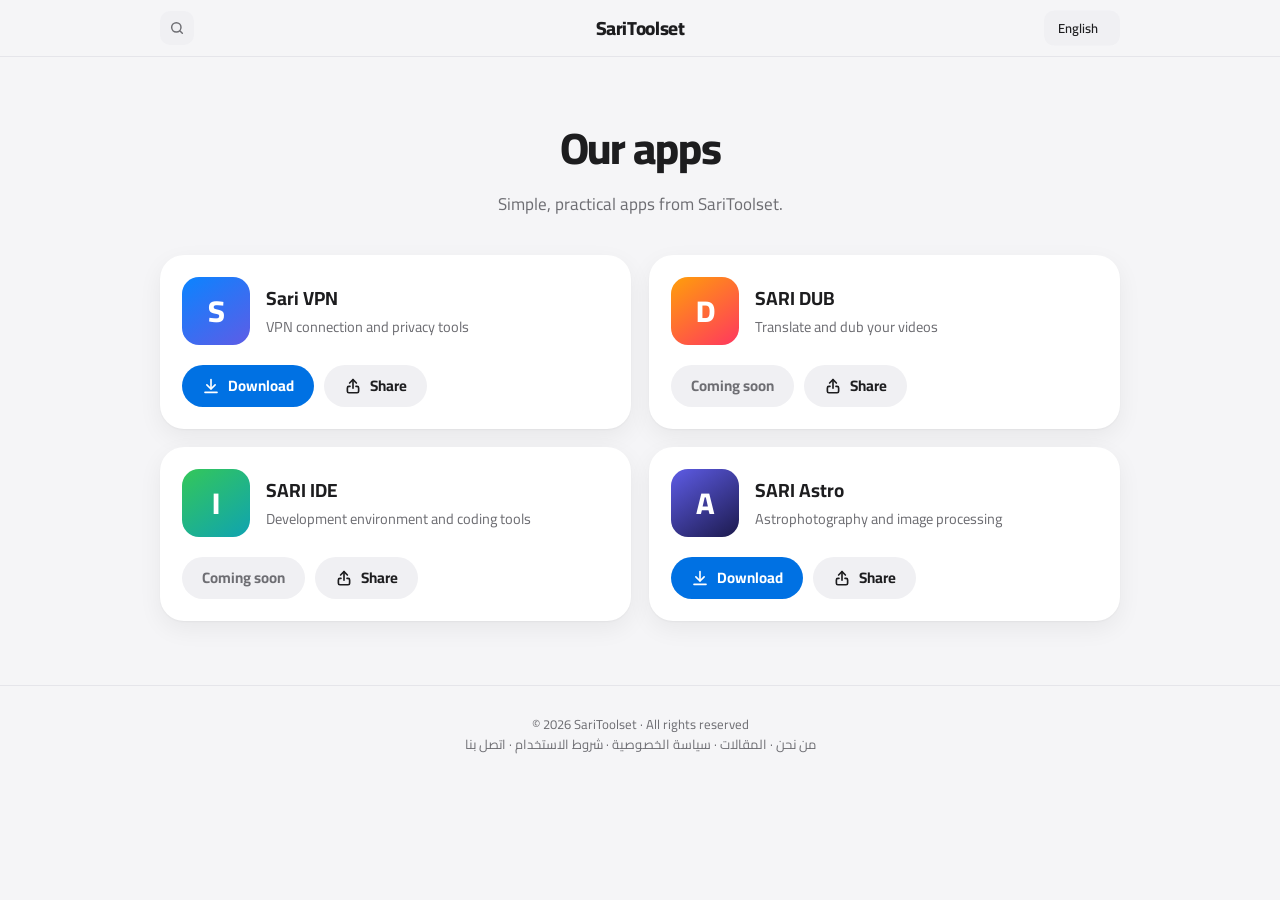
==== index.html @ a1a67eee "Update index.html with new title and footer links Updated the title to include Arabic text and added" ====
<!DOCTYPE html>
<html lang="en" dir="ltr">
<head>
<meta charset="UTF-8">
<meta name="viewport" content="width=device-width, initial-scale=1, viewport-fit=cover">
<meta name="theme-color" content="#f5f5f7">
<meta name="description" content="SariToolset — apps">
<title>SariToolset — تطبيقات أندرويد</title>
<meta name="google-adsense-account" content="ca-pub-3622743456789281">
<script async src="https://pagead2.googlesyndication.com/pagead/js/adsbygoogle.js?client=ca-pub-3622743456789281"
     crossorigin="anonymous"></script>
<link rel="preconnect" href="https://fonts.googleapis.com">
<link rel="preconnect" href="https://fonts.gstatic.com" crossorigin>
<link href="https://fonts.googleapis.com/css2?family=Cairo:wght@400;600;700;800&display=swap" rel="stylesheet">

<style>
:root{
 --bg:#f5f5f7;
 --surface:#ffffff;
 --text:#1d1d1f;
 --muted:#6e6e73;
 --line:#e5e5ea;
 --accent:#0071e3;
 --accent-hover:#0077ed;
 --soft:#f0f0f3;
 --shadow:0 1px 2px rgba(0,0,0,.04),0 8px 24px rgba(0,0,0,.06);
}
@media (prefers-color-scheme:dark){
 :root{
  --bg:#000;
  --surface:#1c1c1e;
  --text:#f5f5f7;
  --muted:#a1a1a6;
  --line:#2c2c2e;
  --accent:#2997ff;
  --accent-hover:#4aa8ff;
  --soft:#2c2c2e;
  --shadow:0 1px 2px rgba(0,0,0,.4),0 8px 24px rgba(0,0,0,.35);
 }
}

*{box-sizing:border-box}
html{scroll-behavior:smooth}
body{
 margin:0;min-height:100vh;
 background:var(--bg);color:var(--text);
 font-family:"Cairo","SF Pro Text","Segoe UI",Tahoma,Arial,sans-serif;
 font-size:16px;line-height:1.6;
 -webkit-font-smoothing:antialiased;
}
button,select{font:inherit;color:inherit}
button{cursor:pointer;border:0;background:none;padding:0}
a{color:inherit;text-decoration:none}
img{display:block;max-width:100%}
[hidden]{display:none!important}
:focus-visible{outline:2px solid var(--accent);outline-offset:3px;border-radius:10px}

.wrap{width:min(960px,calc(100% - 40px));margin-inline:auto}

/* HEADER */
header{
 position:sticky;top:0;z-index:10;
 background:color-mix(in srgb,var(--bg) 85%,transparent);
 backdrop-filter:blur(18px);-webkit-backdrop-filter:blur(18px);
 border-bottom:1px solid var(--line);
}
.bar{position:relative;height:56px;display:flex;align-items:center;justify-content:center}
.brand{font-size:19px;font-weight:800;letter-spacing:-.02em}
.lang{position:absolute;inset-inline-end:0;top:50%;transform:translateY(-50%)}
.lang select{
 appearance:none;-webkit-appearance:none;
 border:0;border-radius:10px;background:var(--soft);
 padding:7px 14px;font-size:13px;font-weight:600;cursor:pointer;outline:none;
}

/* HERO */
.hero{text-align:center;padding:56px 0 36px}
.hero h1{margin:0 0 8px;font-size:clamp(32px,5vw,44px);font-weight:800;letter-spacing:-.03em}
.hero p{margin:0;color:var(--muted);font-size:17px}

/* APP LIST */
.grid{display:grid;grid-template-columns:repeat(2,minmax(0,1fr));gap:18px;padding-bottom:64px}
.card{
 background:var(--surface);border-radius:24px;box-shadow:var(--shadow);
 padding:22px;display:flex;flex-direction:column;gap:20px;
}
.card-main{display:flex;align-items:center;gap:16px;border-radius:14px}
.card-main:hover .name{color:var(--accent)}
.card-main h2{margin:0;font-size:19px;font-weight:700}
.card-main p{margin:2px 0 0;color:var(--muted);font-size:14.5px}
.actions{display:flex;gap:10px;flex-wrap:wrap}

/* ICONS */
.icon{width:68px;height:68px;border-radius:17px;flex:none;object-fit:cover;box-shadow:0 2px 10px rgba(0,0,0,.12)}
.ph{
 width:68px;height:68px;border-radius:17px;flex:none;
 display:grid;place-items:center;color:#fff;font-size:30px;font-weight:800;
 background:linear-gradient(145deg,var(--c1),var(--c2));
}
.ph.lg{width:112px;height:112px;border-radius:26px;font-size:48px}
.icon.lg{width:112px;height:112px;border-radius:26px}

/* BUTTONS */
.btn{
 display:inline-flex;align-items:center;justify-content:center;gap:8px;
 height:42px;padding:0 20px;border-radius:999px;
 font-size:15px;font-weight:700;white-space:nowrap;
 transition:background .2s,transform .15s;
}
.btn svg{width:18px;height:18px;flex:none}
.btn:active{transform:scale(.97)}
.btn-dl{background:var(--accent);color:#fff}
.btn-dl:hover{background:var(--accent-hover)}
.btn-dl.off{background:var(--soft);color:var(--muted);pointer-events:none}
.btn-share{background:var(--soft);color:var(--text)}
.btn-share:hover{background:var(--line)}
.btn.big{height:52px;padding:0 28px;font-size:17px}
.btn.big svg{width:22px;height:22px}

/* DETAIL */
.back{display:inline-flex;align-items:center;gap:6px;margin:32px 0 20px;color:var(--accent);font-size:15px;font-weight:600}
.back svg{width:16px;height:16px}
[dir="rtl"] .back svg{transform:scaleX(-1)}
.detail{
 background:var(--surface);border-radius:28px;box-shadow:var(--shadow);
 padding:40px;display:flex;align-items:center;gap:32px;flex-wrap:wrap;
}
.detail-info{flex:1;min-width:240px}
.detail-info h1{margin:0 0 4px;font-size:34px;font-weight:800;letter-spacing:-.02em}
.detail-info .tag{margin:0 0 22px;color:var(--muted);font-size:17px}
.about{
 margin:20px 0 64px;background:var(--surface);border-radius:28px;box-shadow:var(--shadow);
 padding:32px 40px;
}
.about h2{margin:0 0 10px;font-size:18px;font-weight:700}
.about p{margin:0;color:var(--muted);line-height:1.9}

footer{padding:28px 0;text-align:center;color:var(--muted);font-size:13px;border-top:1px solid var(--line)}

/* TOAST */
.toast{
 position:fixed;bottom:24px;left:50%;transform:translateX(-50%) translateY(20px);
 background:#1d1d1f;color:#fff;padding:10px 20px;border-radius:999px;font-size:14px;
 opacity:0;pointer-events:none;transition:opacity .25s,transform .25s;
}
.toast.show{opacity:1;transform:translateX(-50%) translateY(0)}

/* SEARCH */
.sbtn{
 position:absolute;inset-inline-start:0;top:50%;transform:translateY(-50%);
 width:34px;height:34px;border-radius:10px;display:grid;place-items:center;
 color:var(--muted);background:var(--soft);
}
.sbtn:hover{color:var(--text)}
.sbtn svg{width:16px;height:16px}
.searchbar{padding:0 0 12px}
.searchbar input{
 width:100%;height:38px;border:0;border-radius:12px;outline:none;
 background:var(--surface);box-shadow:var(--shadow);
 padding:0 16px;font:inherit;font-size:15px;color:var(--text);
}
.none{grid-column:1/-1;text-align:center;color:var(--muted);padding:40px 0}

/* PAGES (policy, about, contact, articles) */
.page{max-width:760px;margin:0 auto;padding:12px 0 40px}
.page h1{font-size:30px;font-weight:800;letter-spacing:-.02em;margin:0 0 8px}
.page h2{font-size:19px;font-weight:700;margin:26px 0 8px}
.page p,.page li{color:var(--muted);line-height:1.9}
.page ul{padding-inline-start:22px}
.page code{direction:ltr;unicode-bidi:embed}
.page .card{background:var(--surface);border-radius:24px;box-shadow:var(--shadow);padding:30px;margin-top:18px}
.post-link{display:block;padding:18px 0;border-bottom:1px solid var(--line);color:var(--text);font-weight:700;font-size:17px}
.post-link span{display:block;color:var(--muted);font-weight:500;font-size:14px}
.page .btn{margin-top:12px}

/* MOBILE */
@media (max-width:680px){
 .wrap{width:calc(100% - 28px)}
 .grid{grid-template-columns:1fr;gap:14px}
 .hero{padding:40px 0 28px}
 .detail{padding:26px;flex-direction:column;text-align:center;align-items:center}
 .detail-info{min-width:0}
 .detail .actions{justify-content:center}
 .about{padding:24px}
 .btn.big{width:100%}
 .detail .actions .btn{flex:1 1 auto}
}
@media (prefers-reduced-motion:reduce){*{transition:none!important;scroll-behavior:auto!important}}
</style>
</head>

<body>

<header>
 <div class="wrap bar">
  <button class="sbtn" id="sbtn" type="button" aria-label="Search">
   <svg viewBox="0 0 24 24" fill="none" stroke="currentColor" stroke-width="2.2" stroke-linecap="round" aria-hidden="true"><circle cx="11" cy="11" r="7"/><path d="M20 20l-3.5-3.5"/></svg>
  </button>
  <a class="brand" href="#">SariToolset</a>
  <div class="lang"><select id="lang" aria-label="Language"></select></div>
 </div>
 <div class="searchbar" id="searchbar" hidden>
  <input id="q" type="search" autocomplete="off" placeholder="…">
 </div>
</header>

<main class="wrap">

 <!-- LIST -->
 <section id="list">
  <div class="hero">
   <h1 data-k="heroTitle"></h1>
   <p data-k="heroSub"></p>
  </div>
  <div class="grid" id="grid"></div>
 </section>

 <!-- DETAIL -->
 <section id="detail" hidden>
  <a class="back" href="#"><svg viewBox="0 0 24 24" fill="none" stroke="currentColor" stroke-width="2.4" stroke-linecap="round" stroke-linejoin="round" aria-hidden="true"><path d="M9 6l6 6-6 6"/></svg><span data-k="back"></span></a>
  <div class="detail" id="detailCard"></div>
  <div class="about"><p id="detailDesc"></p></div>
 </section>


 </main>

<footer>
 © <span id="year"></span> SariToolset · <span data-k="rights"></span><br>
 <a href="about.html">من نحن</a> · <a href="blog/index.html">المقالات</a> · <a href="privacy.html">سياسة الخصوصية</a> · <a href="terms.html">شروط الاستخدام</a> · <a href="contact.html">اتصل بنا</a>
</footer>

<div class="toast" id="toast" role="status" aria-live="polite"></div>

<script>
/* ───────── LANGUAGES ───────── */

const LANGS = {
 ar:{label:"العربية",dir:"rtl"},
 en:{label:"English",dir:"ltr"},
 fr:{label:"Français",dir:"ltr"},
 tr:{label:"Türkçe",dir:"ltr"}
};

const UI = {
 ar:{heroTitle:"تطبيقاتنا",heroSub:"تطبيقات بسيطة وعملية من SariToolset.",download:"تحميل",share:"مشاركة",soon:"قريباً",back:"رجوع",copied:"تم نسخ رابط التطبيق",rights:"جميع الحقوق محفوظة",unavailable:"الملف غير متوفر حالياً، حاول لاحقاً",none:"لا توجد نتائج"},
 en:{heroTitle:"Our apps",heroSub:"Simple, practical apps from SariToolset.",download:"Download",share:"Share",soon:"Coming soon",back:"Back",copied:"App link copied",rights:"All rights reserved",unavailable:"File not available yet, please try later",none:"No results"},
 fr:{heroTitle:"Nos applications",heroSub:"Des applications simples et pratiques signées SariToolset.",download:"Télécharger",share:"Partager",soon:"Bientôt",back:"Retour",copied:"Lien copié",rights:"Tous droits réservés",unavailable:"Fichier indisponible pour le moment",none:"Aucun résultat"},
 tr:{heroTitle:"Uygulamalarımız",heroSub:"SariToolset'ten basit ve pratik uygulamalar.",download:"İndir",share:"Paylaş",soon:"Yakında",back:"Geri",copied:"Bağlantı kopyalandı",rights:"Tüm hakları saklıdır",unavailable:"Dosya şu an kullanılamıyor, daha sonra deneyin",none:"Sonuç bulunamadı"}
};

/* ───────── APPS ─────────
   file: path to the APK on the same host (upload it next to this page in /downloads).
   Set file:null for apps not released yet.                                        */

const APPS = [
 {
  id:"vpn", name:"Sari VPN", icon:"sari-vpn-icon-512.png", letter:"S",
  c:["#0a84ff","#5e5ce6"], file:"downloads/sari-vpn.apk",
  alt:"https://drive.google.com/uc?export=download&id=1REdf44l_SuUdrhzvTJJ1b7ax3i3wCu1B",
  txt:{
   ar:["اتصال VPN وأدوات الخصوصية","تطبيق Sari VPN من مجموعة SariToolset، يوفر واجهة سهلة لإدارة اتصال VPN والوصول إلى إعدادات الاتصال والخوادم المتاحة داخل التطبيق."],
   en:["VPN connection and privacy tools","Sari VPN, from the SariToolset family, offers a simple interface to manage your VPN connection and access connection settings and available servers within the app."],
   fr:["Connexion VPN et outils de confidentialité","Sari VPN, de la famille SariToolset, offre une interface simple pour gérer votre connexion VPN et accéder aux paramètres et serveurs disponibles."],
   tr:["VPN bağlantısı ve gizlilik araçları","SariToolset ailesinden Sari VPN, VPN bağlantınızı yönetmek ve uygulama içindeki sunuculara erişmek için basit bir arayüz sunar."]
  }
 },
 {
  id:"dub", name:"SARI DUB", icon:null, letter:"D",
  c:["#ff9f0a","#ff375f"], file:null,
  txt:{
   ar:["ترجمة ودبلجة الفيديوهات","تطبيق لترجمة ودبلجة الفيديوهات، يسهّل تحويل المحتوى إلى لغات مختلفة مع أدوات لملفات الترجمة والصوت."],
   en:["Translate and dub your videos","An app for translating and dubbing videos, making it easier to convert content into different languages with subtitle and audio tools."],
   fr:["Traduire et doubler vos vidéos","Une application pour traduire et doubler des vidéos, avec des outils pour les sous-titres et l’audio."],
   tr:["Videolarınızı çevirin ve seslendirin","Videoları çevirmek ve seslendirmek için bir uygulama. Altyazı ve ses dosyaları için araçlar içerir."]
  }
 },
 {
  id:"ide", name:"SARI IDE", icon:null, letter:"I",
  c:["#34c759","#0fa3b1"], file:null,
  txt:{
   ar:["بيئة تطوير وأدوات برمجية","بيئة تطوير مخصصة للهاتف من مجموعة SariToolset، لكتابة الأكواد وإدارة المشاريع البرمجية."],
   en:["Development environment and coding tools","A mobile development environment from SariToolset for writing code and managing software projects."],
   fr:["Environnement de développement et outils de code","Un environnement de développement mobile signé SariToolset, pour écrire du code et gérer vos projets."],
   tr:["Geliştirme ortamı ve kod araçları","SariToolset'in telefon için geliştirme ortamı; kod yazmak ve yazılım projelerini yönetmek için."]
  }
 },
 {
  id:"astro", name:"SARI Astro", icon:"Sari%20astro_2.jpg", letter:"A",
  c:["#5e5ce6","#1c1a4d"], file:"downloads/sari-astro.apk",
  alt:"https://drive.google.com/uc?export=download&id=1hGxBrTKxnPPfu4ROkq5B-Fcq2ILM4CgG",
  txt:{
   ar:["التصوير الفلكي ومعالجة الصور","SARI Astro تطبيق للتصوير الفلكي ومعالجة صور السماء. يستخدم محاذاة الصور وتقنيات التكديس لإبراز النجوم والتفاصيل الفلكية بوضوح."],
   en:["Astrophotography and image processing","SARI Astro is an app for astrophotography and sky image processing. It uses image alignment and stacking to bring out stars and astronomical detail."],
   fr:["Astrophotographie et traitement d’images","SARI Astro est une application d’astrophotographie. Alignement et empilement d’images mettent en valeur les étoiles et les détails célestes."],
   tr:["Astrofotoğrafçılık ve görüntü işleme","SARI Astro, gökyüzü görüntülerini işleyen bir astrofotoğrafçılık uygulamasıdır. Hizalama ve yığınlama ile yıldızları ve detayları netleştirir."]
  }
 }
];

const ICON_DL = '<svg viewBox="0 0 24 24" fill="none" stroke="currentColor" stroke-width="2.2" stroke-linecap="round" stroke-linejoin="round" aria-hidden="true"><path d="M12 3.5v12"/><path d="M6.5 10.5L12 16l5.5-5.5"/><path d="M4 20.5h16"/></svg>';
const ICON_SHARE = '<svg viewBox="0 0 24 24" fill="none" stroke="currentColor" stroke-width="2.2" stroke-linecap="round" stroke-linejoin="round" aria-hidden="true"><path d="M12 15V3.5"/><path d="M7.5 8L12 3.5 16.5 8"/><path d="M8 12.5H6.5a2 2 0 0 0-2 2V19a2 2 0 0 0 2 2h11a2 2 0 0 0 2-2v-4.5a2 2 0 0 0-2-2H16"/></svg>';

/* ───────── STATE ───────── */

const $ = id => document.getElementById(id);
let lang = "en";
const t = k => UI[lang][k];

function detectLang(){
 try{
  const saved = localStorage.getItem("sari-lang");
  if(saved && UI[saved]) return saved;
 }catch(e){}
 const list = navigator.languages && navigator.languages.length ? navigator.languages : [navigator.language || "en"];
 for(const l of list){
  const code = String(l).slice(0,2).toLowerCase();
  if(UI[code]) return code;
 }
 return "en";
}

/* ───────── BUILDERS ───────── */

function makeArt(app, large){
 if(app.icon){
  const img = new Image();
  img.src = app.icon;
  img.alt = app.name;
  img.className = large ? "icon lg" : "icon";
  img.onerror = () => img.replaceWith(makeLetter(app, large));
  return img;
 }
 return makeLetter(app, large);
}

function makeLetter(app, large){
 const d = document.createElement("div");
 d.className = large ? "ph lg" : "ph";
 d.style.setProperty("--c1", app.c[0]);
 d.style.setProperty("--c2", app.c[1]);
 d.textContent = app.letter;
 d.setAttribute("aria-hidden","true");
 return d;
}

function makeActions(app, big){
 const wrap = document.createElement("div");
 wrap.className = "actions";
 const size = big ? " big" : "";

 if(app.file){
  const a = document.createElement("a");
  a.className = "btn btn-dl" + size;
  a.href = app.file;
  a.setAttribute("download", "");
  a.innerHTML = ICON_DL + "<span>" + t("download") + "</span>";
  a.addEventListener("click", e => startDownload(app, e));
  wrap.appendChild(a);
 }else{
  const s = document.createElement("span");
  s.className = "btn btn-dl off" + size;
  s.textContent = t("soon");
  wrap.appendChild(s);
 }

 const sh = document.createElement("button");
 sh.type = "button";
 sh.className = "btn btn-share" + size;
 sh.innerHTML = ICON_SHARE + "<span>" + t("share") + "</span>";
 sh.addEventListener("click", () => shareApp(app));
 wrap.appendChild(sh);

 return wrap;
}

/* ───────── DOWNLOAD ───────── */

async function startDownload(app, e){
 e.preventDefault();
 let missing = false;
 try{
  const r = await fetch(app.file, {method:"HEAD", cache:"no-store"});
  missing = r.status === 404;
 }catch(err){
  missing = false;
 }

 if(missing){
  if(app.alt){ window.open(app.alt, "_blank", "noopener"); }
  else{ toast(t("unavailable")); }
  return;
 }

 const l = document.createElement("a");
 l.href = app.file;
 l.setAttribute("download", "");
 document.body.appendChild(l);
 l.click();
 l.remove();
}

/* ───────── SHARE ───────── */

function appUrl(app){
 return location.href.split("#")[0] + "#" + app.id;
}

async function shareApp(app){
 const url = appUrl(app);
 if(navigator.share){
  try{
   await navigator.share({title: app.name, text: app.name + " — SariToolset", url});
   return;
  }catch(e){
   if(e && e.name === "AbortError") return;
  }
 }
 try{
  await navigator.clipboard.writeText(url);
  toast(t("copied"));
 }catch(e){
  toast(url);
 }
}

let toastTimer;
function toast(msg){
 const el = $("toast");
 el.textContent = msg;
 el.classList.add("show");
 clearTimeout(toastTimer);
 toastTimer = setTimeout(() => el.classList.remove("show"), 2400);
}

/* ───────── RENDER ───────── */

function renderList(){
 const grid = $("grid");
 grid.replaceChildren();
 const q = ($("q").value || "").trim().toLowerCase();
 APPS.filter(app => (app.name + " " + app.txt[lang][0]).toLowerCase().includes(q)).forEach(app => {
  const card = document.createElement("article");
  card.className = "card";

  const main = document.createElement("a");
  main.className = "card-main";
  main.href = "#" + app.id;
  main.appendChild(makeArt(app, false));

  const info = document.createElement("div");
  const h = document.createElement("h2");
  h.className = "name";
  h.textContent = app.name;
  const p = document.createElement("p");
  p.textContent = app.txt[lang][0];
  info.append(h, p);
  main.appendChild(info);

  card.append(main, makeActions(app, false));
  grid.appendChild(card);
 });
 if(!grid.children.length){
  const p = document.createElement("p");
  p.className = "none";
  p.textContent = t("none");
  grid.appendChild(p);
 }
}

function renderDetail(app){
 const box = $("detailCard");
 box.replaceChildren();
 box.appendChild(makeArt(app, true));

 const info = document.createElement("div");
 info.className = "detail-info";
 const h = document.createElement("h1");
 h.textContent = app.name;
 const tag = document.createElement("p");
 tag.className = "tag";
 tag.textContent = app.txt[lang][0];
 info.append(h, tag, makeActions(app, true));
 box.appendChild(info);

 $("detailDesc").textContent = app.txt[lang][1];
}

function route(){
 const app = APPS.find(a => a.id === location.hash.slice(1));
 $("list").hidden = !!app;
 $("detail").hidden = !app;
 if(app){
  renderDetail(app);
  document.title = app.name + " — SariToolset";
  window.scrollTo({top:0});
 }else{
  renderList();
  document.title = "SariToolset";
 }
}

/* ───────── LANGUAGE ───────── */

function applyLang(code, save){
 lang = UI[code] ? code : "en";
 document.documentElement.lang = lang;
 document.documentElement.dir = LANGS[lang].dir;
 document.querySelectorAll("[data-k]").forEach(el => el.textContent = t(el.dataset.k));
 $("lang").value = lang;
 if(save){ try{ localStorage.setItem("sari-lang", lang); }catch(e){} }
 route();
}

function buildLangOptions(){
 const sel = $("lang");
 Object.entries(LANGS).forEach(([code, m]) => {
  const o = document.createElement("option");
  o.value = code;
  o.textContent = m.label;
  sel.appendChild(o);
 });
 sel.addEventListener("change", e => applyLang(e.target.value, true));
}

/* ───────── INIT ───────── */

window.addEventListener("hashchange", route);

$("sbtn").addEventListener("click", () => {
 const bar = $("searchbar");
 bar.hidden = !bar.hidden;
 if(!bar.hidden){
  $("q").focus();
 }else{
  $("q").value = "";
  renderList();
 }
});
$("q").addEventListener("input", renderList);
$("q").addEventListener("keydown", e => {
 if(e.key === "Escape"){
  $("searchbar").hidden = true;
  $("q").value = "";
  renderList();
 }
});
buildLangOptions();
$("year").textContent = new Date().getFullYear();
applyLang(detectLang(), false);
</script>

</body>
</html>
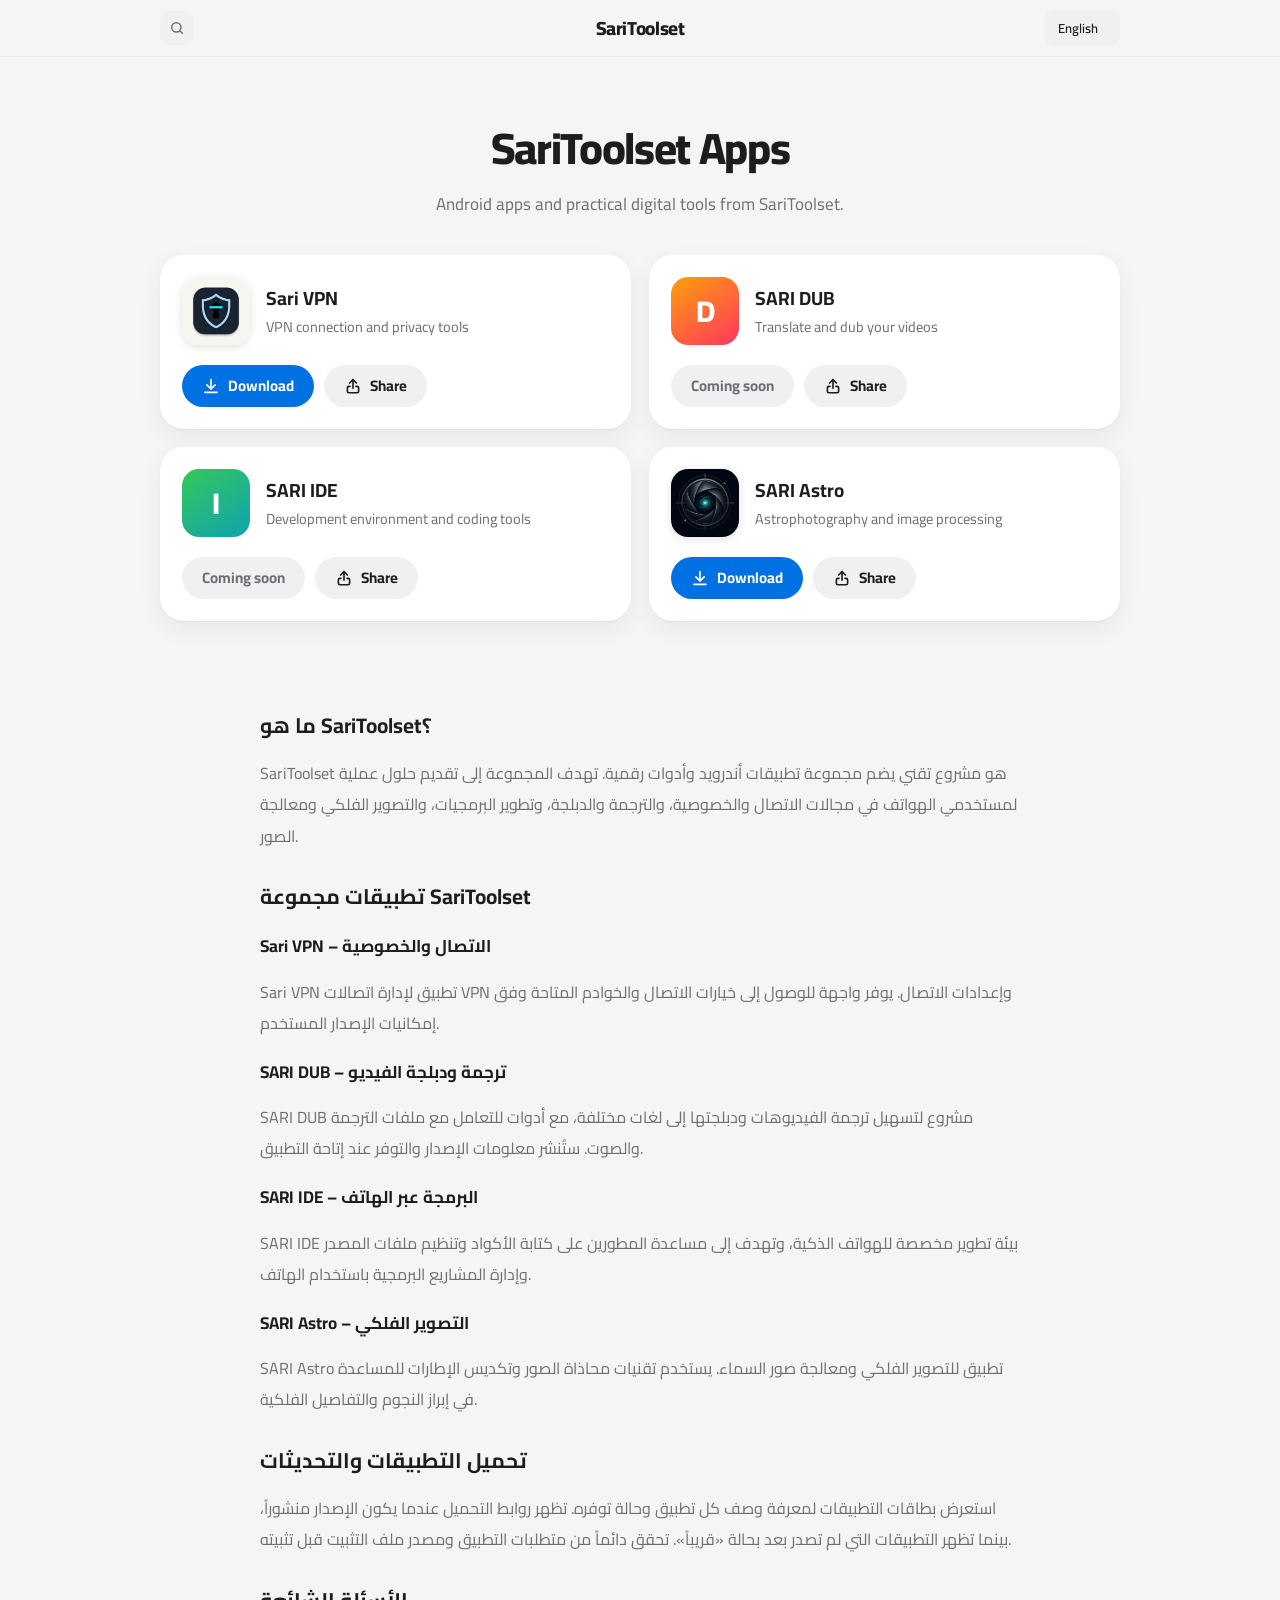
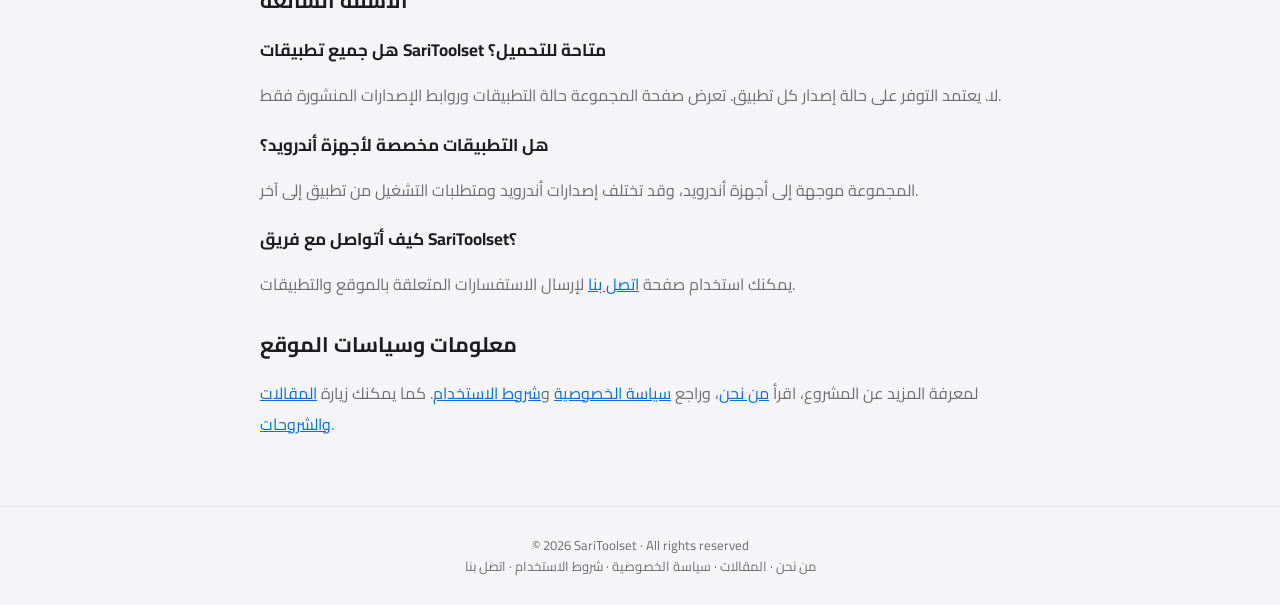
==== commit d46549be: "Update print statement from 'Hello' to 'Goodbye'" ====
--- a/index.html
+++ b/index.html
@@ -1,14 +1,36 @@
+
 <!DOCTYPE html>
-<html lang="en" dir="ltr">
+<html lang="ar" dir="rtl">
 <head>
 <meta charset="UTF-8">
 <meta name="viewport" content="width=device-width, initial-scale=1, viewport-fit=cover">
 <meta name="theme-color" content="#f5f5f7">
-<meta name="description" content="SariToolset — apps">
-<title>SariToolset — تطبيقات أندرويد</title>
-<meta name="google-adsense-account" content="ca-pub-3622743456789281">
-<script async src="https://pagead2.googlesyndication.com/pagead/js/adsbygoogle.js?client=ca-pub-3622743456789281"
-     crossorigin="anonymous"></script>
+<meta name="description" content="SariToolset مجموعة تطبيقات أندرويد تشمل أدوات الخصوصية والاتصال، والترجمة والدبلجة، والبرمجة، والتصوير الفلكي ومعالجة الصور.">
+<meta name="robots" content="index,follow,max-image-preview:large">
+<link rel="canonical" href="https://saritoolset.github.io/">
+
+<title>SariToolset | تطبيقات وأدوات أندرويد</title>
+
+<meta property="og:type" content="website">
+<meta property="og:site_name" content="SariToolset">
+<meta property="og:title" content="SariToolset | تطبيقات وأدوات أندرويد">
+<meta property="og:description" content="اكتشف مجموعة تطبيقات SariToolset وأدواتها للهواتف الذكية.">
+<meta property="og:url" content="https://saritoolset.github.io/">
+
+<meta name="google-adsense-account" content="ca-pub-1792078294671294">
+<script async src="https://pagead2.googlesyndication.com/pagead/js/adsbygoogle.js?client=ca-pub-1792078294671294" crossorigin="anonymous"></script>
+
+<script type="application/ld+json">
+{
+  "@context":"https://schema.org",
+  "@type":"WebSite",
+  "name":"SariToolset",
+  "url":"https://saritoolset.github.io/",
+  "description":"مجموعة تطبيقات وأدوات أندرويد للخصوصية والبرمجة والترجمة والتصوير الفلكي.",
+  "inLanguage":["ar","en","fr","tr"]
+}
+</script>
+
 <link rel="preconnect" href="https://fonts.googleapis.com">
 <link rel="preconnect" href="https://fonts.gstatic.com" crossorigin>
 <link href="https://fonts.googleapis.com/css2?family=Cairo:wght@400;600;700;800&display=swap" rel="stylesheet">
@@ -38,7 +60,6 @@
   --shadow:0 1px 2px rgba(0,0,0,.4),0 8px 24px rgba(0,0,0,.35);
  }
 }
-
 *{box-sizing:border-box}
 html{scroll-behavior:smooth}
 body{
@@ -54,7 +75,6 @@
 img{display:block;max-width:100%}
 [hidden]{display:none!important}
 :focus-visible{outline:2px solid var(--accent);outline-offset:3px;border-radius:10px}
-
 .wrap{width:min(960px,calc(100% - 40px));margin-inline:auto}
 
 /* HEADER */
@@ -79,7 +99,7 @@
 .hero p{margin:0;color:var(--muted);font-size:17px}
 
 /* APP LIST */
-.grid{display:grid;grid-template-columns:repeat(2,minmax(0,1fr));gap:18px;padding-bottom:64px}
+.grid{display:grid;grid-template-columns:repeat(2,minmax(0,1fr));gap:18px;padding-bottom:40px}
 .card{
  background:var(--surface);border-radius:24px;box-shadow:var(--shadow);
  padding:22px;display:flex;flex-direction:column;gap:20px;
@@ -129,13 +149,28 @@
 .detail-info h1{margin:0 0 4px;font-size:34px;font-weight:800;letter-spacing:-.02em}
 .detail-info .tag{margin:0 0 22px;color:var(--muted);font-size:17px}
 .about{
- margin:20px 0 64px;background:var(--surface);border-radius:28px;box-shadow:var(--shadow);
+ margin:20px 0 40px;background:var(--surface);border-radius:28px;box-shadow:var(--shadow);
  padding:32px 40px;
 }
 .about h2{margin:0 0 10px;font-size:18px;font-weight:700}
 .about p{margin:0;color:var(--muted);line-height:1.9}
 
+/* CONTENT */
+.page{max-width:760px;margin:0 auto;padding:20px 0 50px}
+.page h1{font-size:30px;font-weight:800;letter-spacing:-.02em;margin:0 0 8px}
+.page h2{font-size:21px;font-weight:700;margin:28px 0 8px}
+.page h3{font-size:17px;margin:20px 0 6px}
+.page p,.page li{color:var(--muted);line-height:1.95}
+.page ul{padding-inline-start:22px}
+.page a:not(.post-link){color:var(--accent);text-decoration:underline}
+.page code{direction:ltr;unicode-bidi:embed}
+.page .card{padding:30px;margin-top:18px}
+.post-link{display:block;padding:18px 0;border-bottom:1px solid var(--line);color:var(--text);font-weight:700;font-size:17px}
+.post-link span{display:block;color:var(--muted);font-weight:500;font-size:14px}
+
+/* FOOTER */
 footer{padding:28px 0;text-align:center;color:var(--muted);font-size:13px;border-top:1px solid var(--line)}
+footer a:hover{color:var(--accent)}
 
 /* TOAST */
 .toast{
@@ -161,20 +196,8 @@
 }
 .none{grid-column:1/-1;text-align:center;color:var(--muted);padding:40px 0}
 
-/* PAGES (policy, about, contact, articles) */
-.page{max-width:760px;margin:0 auto;padding:12px 0 40px}
-.page h1{font-size:30px;font-weight:800;letter-spacing:-.02em;margin:0 0 8px}
-.page h2{font-size:19px;font-weight:700;margin:26px 0 8px}
-.page p,.page li{color:var(--muted);line-height:1.9}
-.page ul{padding-inline-start:22px}
-.page code{direction:ltr;unicode-bidi:embed}
-.page .card{background:var(--surface);border-radius:24px;box-shadow:var(--shadow);padding:30px;margin-top:18px}
-.post-link{display:block;padding:18px 0;border-bottom:1px solid var(--line);color:var(--text);font-weight:700;font-size:17px}
-.post-link span{display:block;color:var(--muted);font-weight:500;font-size:14px}
-.page .btn{margin-top:12px}
-
 /* MOBILE */
-@media (max-width:680px){
+@media(max-width:680px){
  .wrap{width:calc(100% - 28px)}
  .grid{grid-template-columns:1fr;gap:14px}
  .hero{padding:40px 0 28px}
@@ -185,235 +208,289 @@
  .btn.big{width:100%}
  .detail .actions .btn{flex:1 1 auto}
 }
-@media (prefers-reduced-motion:reduce){*{transition:none!important;scroll-behavior:auto!important}}
+@media(prefers-reduced-motion:reduce){
+ *{transition:none!important;scroll-behavior:auto!important}
+}
 </style>
 </head>
 
 <body>
-
 <header>
  <div class="wrap bar">
   <button class="sbtn" id="sbtn" type="button" aria-label="Search">
-   <svg viewBox="0 0 24 24" fill="none" stroke="currentColor" stroke-width="2.2" stroke-linecap="round" aria-hidden="true"><circle cx="11" cy="11" r="7"/><path d="M20 20l-3.5-3.5"/></svg>
+   <svg viewBox="0 0 24 24" fill="none" stroke="currentColor" stroke-width="2.2" stroke-linecap="round" aria-hidden="true">
+    <circle cx="11" cy="11" r="7"/><path d="M20 20l-3.5-3.5"/>
+   </svg>
   </button>
   <a class="brand" href="#">SariToolset</a>
   <div class="lang"><select id="lang" aria-label="Language"></select></div>
  </div>
  <div class="searchbar" id="searchbar" hidden>
-  <input id="q" type="search" autocomplete="off" placeholder="…">
+  <input id="q" type="search" autocomplete="off" placeholder="بحث...">
  </div>
 </header>
 
 <main class="wrap">
 
- <!-- LIST -->
- <section id="list">
-  <div class="hero">
-   <h1 data-k="heroTitle"></h1>
-   <p data-k="heroSub"></p>
-  </div>
-  <div class="grid" id="grid"></div>
+<section id="list">
+ <div class="hero">
+  <h1 data-k="heroTitle">تطبيقات SariToolset</h1>
+  <p data-k="heroSub">مجموعة تطبيقات أندرويد وأدوات رقمية عملية.</p>
+ </div>
+
+ <div class="grid" id="grid">
+  <article class="card">
+   <a class="card-main" href="#vpn">
+    <div class="ph" style="--c1:#0a84ff;--c2:#5e5ce6">S</div>
+    <div><h2>Sari VPN</h2><p>اتصال VPN وأدوات الخصوصية وإدارة إعدادات الاتصال.</p></div>
+   </a>
+  </article>
+  <article class="card">
+   <a class="card-main" href="#dub">
+    <div class="ph" style="--c1:#ff9f0a;--c2:#ff375f">D</div>
+    <div><h2>SARI DUB</h2><p>ترجمة الفيديوهات والدبلجة وملفات الترجمة والصوت.</p></div>
+   </a>
+  </article>
+  <article class="card">
+   <a class="card-main" href="#ide">
+    <div class="ph" style="--c1:#34c759;--c2:#0fa3b1">I</div>
+    <div><h2>SARI IDE</h2><p>بيئة تطوير للهواتف لكتابة الأكواد وإدارة المشاريع.</p></div>
+   </a>
+  </article>
+  <article class="card">
+   <a class="card-main" href="#astro">
+    <div class="ph" style="--c1:#5e5ce6;--c2:#1c1a4d">A</div>
+    <div><h2>SARI Astro</h2><p>التصوير الفلكي ومحاذاة الصور وتكديسها.</p></div>
+   </a>
+  </article>
+ </div>
+
+ <section class="page" aria-label="معلومات عن SariToolset">
+  <h2>ما هو SariToolset؟</h2>
+  <p>SariToolset هو مشروع تقني يضم مجموعة تطبيقات أندرويد وأدوات رقمية. تهدف المجموعة إلى تقديم حلول عملية لمستخدمي الهواتف في مجالات الاتصال والخصوصية، والترجمة والدبلجة، وتطوير البرمجيات، والتصوير الفلكي ومعالجة الصور.</p>
+
+  <h2>تطبيقات مجموعة SariToolset</h2>
+
+  <h3>Sari VPN – الاتصال والخصوصية</h3>
+  <p>Sari VPN تطبيق لإدارة اتصالات VPN وإعدادات الاتصال. يوفر واجهة للوصول إلى خيارات الاتصال والخوادم المتاحة وفق إمكانيات الإصدار المستخدم.</p>
+
+  <h3>SARI DUB – ترجمة ودبلجة الفيديو</h3>
+  <p>SARI DUB مشروع لتسهيل ترجمة الفيديوهات ودبلجتها إلى لغات مختلفة، مع أدوات للتعامل مع ملفات الترجمة والصوت. ستُنشر معلومات الإصدار والتوفر عند إتاحة التطبيق.</p>
+
+  <h3>SARI IDE – البرمجة عبر الهاتف</h3>
+  <p>SARI IDE بيئة تطوير مخصصة للهواتف الذكية، وتهدف إلى مساعدة المطورين على كتابة الأكواد وتنظيم ملفات المصدر وإدارة المشاريع البرمجية باستخدام الهاتف.</p>
+
+  <h3>SARI Astro – التصوير الفلكي</h3>
+  <p>SARI Astro تطبيق للتصوير الفلكي ومعالجة صور السماء. يستخدم تقنيات محاذاة الصور وتكديس الإطارات للمساعدة في إبراز النجوم والتفاصيل الفلكية.</p>
+
+  <h2>تحميل التطبيقات والتحديثات</h2>
+  <p>استعرض بطاقات التطبيقات لمعرفة وصف كل تطبيق وحالة توفره. تظهر روابط التحميل عندما يكون الإصدار منشوراً، بينما تظهر التطبيقات التي لم تصدر بعد بحالة «قريباً». تحقق دائماً من متطلبات التطبيق ومصدر ملف التثبيت قبل تثبيته.</p>
+
+  <h2>الأسئلة الشائعة</h2>
+
+  <h3>هل جميع تطبيقات SariToolset متاحة للتحميل؟</h3>
+  <p>لا. يعتمد التوفر على حالة إصدار كل تطبيق. تعرض صفحة المجموعة حالة التطبيقات وروابط الإصدارات المنشورة فقط.</p>
+
+  <h3>هل التطبيقات مخصصة لأجهزة أندرويد؟</h3>
+  <p>المجموعة موجهة إلى أجهزة أندرويد، وقد تختلف إصدارات أندرويد ومتطلبات التشغيل من تطبيق إلى آخر.</p>
+
+  <h3>كيف أتواصل مع فريق SariToolset؟</h3>
+  <p>يمكنك استخدام صفحة <a href="contact.html">اتصل بنا</a> لإرسال الاستفسارات المتعلقة بالموقع والتطبيقات.</p>
+
+  <h2>معلومات وسياسات الموقع</h2>
+  <p>لمعرفة المزيد عن المشروع، اقرأ <a href="about.html">من نحن</a>، وراجع <a href="privacy.html">سياسة الخصوصية</a> و<a href="terms.html">شروط الاستخدام</a>. كما يمكنك زيارة <a href="blog/index.html">المقالات والشروحات</a>.</p>
  </section>
-
- <!-- DETAIL -->
- <section id="detail" hidden>
-  <a class="back" href="#"><svg viewBox="0 0 24 24" fill="none" stroke="currentColor" stroke-width="2.4" stroke-linecap="round" stroke-linejoin="round" aria-hidden="true"><path d="M9 6l6 6-6 6"/></svg><span data-k="back"></span></a>
-  <div class="detail" id="detailCard"></div>
-  <div class="about"><p id="detailDesc"></p></div>
- </section>
-
-
- </main>
+</section>
+
+<section id="detail" hidden>
+ <a class="back" href="#">
+  <svg viewBox="0 0 24 24" fill="none" stroke="currentColor" stroke-width="2.4" stroke-linecap="round" stroke-linejoin="round">
+   <path d="M9 6l6 6-6 6"/>
+  </svg>
+  <span data-k="back">رجوع</span>
+ </a>
+ <div class="detail" id="detailCard"></div>
+ <div class="about"><p id="detailDesc"></p></div>
+</section>
+
+</main>
 
 <footer>
- © <span id="year"></span> SariToolset · <span data-k="rights"></span><br>
- <a href="about.html">من نحن</a> · <a href="blog/index.html">المقالات</a> · <a href="privacy.html">سياسة الخصوصية</a> · <a href="terms.html">شروط الاستخدام</a> · <a href="contact.html">اتصل بنا</a>
+ © <span id="year"></span> SariToolset · <span data-k="rights">جميع الحقوق محفوظة</span><br>
+ <a href="about.html">من نحن</a> ·
+ <a href="blog/index.html">المقالات</a> ·
+ <a href="privacy.html">سياسة الخصوصية</a> ·
+ <a href="terms.html">شروط الاستخدام</a> ·
+ <a href="contact.html">اتصل بنا</a>
 </footer>
 
 <div class="toast" id="toast" role="status" aria-live="polite"></div>
 
 <script>
-/* ───────── LANGUAGES ───────── */
-
-const LANGS = {
+const LANGS={
  ar:{label:"العربية",dir:"rtl"},
  en:{label:"English",dir:"ltr"},
  fr:{label:"Français",dir:"ltr"},
  tr:{label:"Türkçe",dir:"ltr"}
 };
 
-const UI = {
- ar:{heroTitle:"تطبيقاتنا",heroSub:"تطبيقات بسيطة وعملية من SariToolset.",download:"تحميل",share:"مشاركة",soon:"قريباً",back:"رجوع",copied:"تم نسخ رابط التطبيق",rights:"جميع الحقوق محفوظة",unavailable:"الملف غير متوفر حالياً، حاول لاحقاً",none:"لا توجد نتائج"},
- en:{heroTitle:"Our apps",heroSub:"Simple, practical apps from SariToolset.",download:"Download",share:"Share",soon:"Coming soon",back:"Back",copied:"App link copied",rights:"All rights reserved",unavailable:"File not available yet, please try later",none:"No results"},
- fr:{heroTitle:"Nos applications",heroSub:"Des applications simples et pratiques signées SariToolset.",download:"Télécharger",share:"Partager",soon:"Bientôt",back:"Retour",copied:"Lien copié",rights:"Tous droits réservés",unavailable:"Fichier indisponible pour le moment",none:"Aucun résultat"},
- tr:{heroTitle:"Uygulamalarımız",heroSub:"SariToolset'ten basit ve pratik uygulamalar.",download:"İndir",share:"Paylaş",soon:"Yakında",back:"Geri",copied:"Bağlantı kopyalandı",rights:"Tüm hakları saklıdır",unavailable:"Dosya şu an kullanılamıyor, daha sonra deneyin",none:"Sonuç bulunamadı"}
+const UI={
+ ar:{heroTitle:"تطبيقات SariToolset",heroSub:"مجموعة تطبيقات أندرويد وأدوات رقمية عملية من SariToolset.",download:"تحميل",share:"مشاركة",soon:"قريباً",back:"رجوع",copied:"تم نسخ رابط التطبيق",rights:"جميع الحقوق محفوظة",unavailable:"الملف غير متوفر حالياً، حاول لاحقاً",none:"لا توجد نتائج"},
+ en:{heroTitle:"SariToolset Apps",heroSub:"Android apps and practical digital tools from SariToolset.",download:"Download",share:"Share",soon:"Coming soon",back:"Back",copied:"App link copied",rights:"All rights reserved",unavailable:"File not available yet, please try later",none:"No results"},
+ fr:{heroTitle:"Applications SariToolset",heroSub:"Applications Android et outils numériques pratiques.",download:"Télécharger",share:"Partager",soon:"Bientôt",back:"Retour",copied:"Lien copié",rights:"Tous droits réservés",unavailable:"Fichier indisponible pour le moment",none:"Aucun résultat"},
+ tr:{heroTitle:"SariToolset Uygulamaları",heroSub:"Android uygulamaları ve pratik dijital araçlar.",download:"İndir",share:"Paylaş",soon:"Yakında",back:"Geri",copied:"Bağlantı kopyalandı",rights:"Tüm hakları saklıdır",unavailable:"Dosya şu an kullanılamıyor",none:"Sonuç bulunamadı"}
 };
 
-/* ───────── APPS ─────────
-   file: path to the APK on the same host (upload it next to this page in /downloads).
-   Set file:null for apps not released yet.                                        */
-
-const APPS = [
+const APPS=[
  {
-  id:"vpn", name:"Sari VPN", icon:"sari-vpn-icon-512.png", letter:"S",
-  c:["#0a84ff","#5e5ce6"], file:"downloads/sari-vpn.apk",
+  id:"vpn",name:"Sari VPN",icon:"sari-vpn-icon-512.png",letter:"S",
+  c:["#0a84ff","#5e5ce6"],file:"downloads/sari-vpn.apk",
   alt:"https://drive.google.com/uc?export=download&id=1REdf44l_SuUdrhzvTJJ1b7ax3i3wCu1B",
   txt:{
-   ar:["اتصال VPN وأدوات الخصوصية","تطبيق Sari VPN من مجموعة SariToolset، يوفر واجهة سهلة لإدارة اتصال VPN والوصول إلى إعدادات الاتصال والخوادم المتاحة داخل التطبيق."],
-   en:["VPN connection and privacy tools","Sari VPN, from the SariToolset family, offers a simple interface to manage your VPN connection and access connection settings and available servers within the app."],
-   fr:["Connexion VPN et outils de confidentialité","Sari VPN, de la famille SariToolset, offre une interface simple pour gérer votre connexion VPN et accéder aux paramètres et serveurs disponibles."],
-   tr:["VPN bağlantısı ve gizlilik araçları","SariToolset ailesinden Sari VPN, VPN bağlantınızı yönetmek ve uygulama içindeki sunuculara erişmek için basit bir arayüz sunar."]
+   ar:["اتصال VPN وأدوات الخصوصية","تطبيق Sari VPN من مجموعة SariToolset، يوفر واجهة لإدارة اتصال VPN والوصول إلى إعدادات الاتصال والخوادم المتاحة داخل التطبيق."],
+   en:["VPN connection and privacy tools","Sari VPN from SariToolset offers an interface to manage VPN connections and access available connection settings and servers."],
+   fr:["Connexion VPN et outils de confidentialité","Sari VPN offre une interface pour gérer les connexions VPN et accéder aux paramètres disponibles."],
+   tr:["VPN bağlantısı ve gizlilik araçları","Sari VPN, VPN bağlantınızı yönetmek ve mevcut bağlantı ayarlarına erişmek için bir arayüz sunar."]
   }
  },
  {
-  id:"dub", name:"SARI DUB", icon:null, letter:"D",
-  c:["#ff9f0a","#ff375f"], file:null,
+  id:"dub",name:"SARI DUB",icon:null,letter:"D",
+  c:["#ff9f0a","#ff375f"],file:null,
   txt:{
-   ar:["ترجمة ودبلجة الفيديوهات","تطبيق لترجمة ودبلجة الفيديوهات، يسهّل تحويل المحتوى إلى لغات مختلفة مع أدوات لملفات الترجمة والصوت."],
-   en:["Translate and dub your videos","An app for translating and dubbing videos, making it easier to convert content into different languages with subtitle and audio tools."],
-   fr:["Traduire et doubler vos vidéos","Une application pour traduire et doubler des vidéos, avec des outils pour les sous-titres et l’audio."],
-   tr:["Videolarınızı çevirin ve seslendirin","Videoları çevirmek ve seslendirmek için bir uygulama. Altyazı ve ses dosyaları için araçlar içerir."]
+   ar:["ترجمة ودبلجة الفيديوهات","تطبيق لترجمة ودبلجة الفيديوهات، مع أدوات لملفات الترجمة والصوت."],
+   en:["Translate and dub your videos","An app for translating and dubbing videos with subtitle and audio tools."],
+   fr:["Traduire et doubler vos vidéos","Une application pour traduire et doubler des vidéos avec des outils audio et sous-titres."],
+   tr:["Videoları çevirin ve seslendirin","Altyazı ve ses araçlarıyla videoları çevirmek ve seslendirmek için bir uygulama."]
   }
  },
  {
-  id:"ide", name:"SARI IDE", icon:null, letter:"I",
-  c:["#34c759","#0fa3b1"], file:null,
+  id:"ide",name:"SARI IDE",icon:null,letter:"I",
+  c:["#34c759","#0fa3b1"],file:null,
   txt:{
    ar:["بيئة تطوير وأدوات برمجية","بيئة تطوير مخصصة للهاتف من مجموعة SariToolset، لكتابة الأكواد وإدارة المشاريع البرمجية."],
-   en:["Development environment and coding tools","A mobile development environment from SariToolset for writing code and managing software projects."],
-   fr:["Environnement de développement et outils de code","Un environnement de développement mobile signé SariToolset, pour écrire du code et gérer vos projets."],
-   tr:["Geliştirme ortamı ve kod araçları","SariToolset'in telefon için geliştirme ortamı; kod yazmak ve yazılım projelerini yönetmek için."]
+   en:["Development environment and coding tools","A mobile development environment for writing code and managing software projects."],
+   fr:["Environnement de développement","Un environnement mobile pour écrire du code et gérer des projets logiciels."],
+   tr:["Geliştirme ortamı ve kod araçları","Kod yazmak ve yazılım projelerini yönetmek için mobil geliştirme ortamı."]
   }
  },
  {
-  id:"astro", name:"SARI Astro", icon:"Sari%20astro_2.jpg", letter:"A",
-  c:["#5e5ce6","#1c1a4d"], file:"downloads/sari-astro.apk",
+  id:"astro",name:"SARI Astro",icon:"Sari%20astro_2.jpg",letter:"A",
+  c:["#5e5ce6","#1c1a4d"],file:"downloads/sari-astro.apk",
   alt:"https://drive.google.com/uc?export=download&id=1hGxBrTKxnPPfu4ROkq5B-Fcq2ILM4CgG",
   txt:{
-   ar:["التصوير الفلكي ومعالجة الصور","SARI Astro تطبيق للتصوير الفلكي ومعالجة صور السماء. يستخدم محاذاة الصور وتقنيات التكديس لإبراز النجوم والتفاصيل الفلكية بوضوح."],
-   en:["Astrophotography and image processing","SARI Astro is an app for astrophotography and sky image processing. It uses image alignment and stacking to bring out stars and astronomical detail."],
-   fr:["Astrophotographie et traitement d’images","SARI Astro est une application d’astrophotographie. Alignement et empilement d’images mettent en valeur les étoiles et les détails célestes."],
-   tr:["Astrofotoğrafçılık ve görüntü işleme","SARI Astro, gökyüzü görüntülerini işleyen bir astrofotoğrafçılık uygulamasıdır. Hizalama ve yığınlama ile yıldızları ve detayları netleştirir."]
+   ar:["التصوير الفلكي ومعالجة الصور","SARI Astro تطبيق للتصوير الفلكي ومعالجة صور السماء. يستخدم محاذاة الصور وتكديس الإطارات لإبراز النجوم والتفاصيل الفلكية."],
+   en:["Astrophotography and image processing","SARI Astro processes sky images using alignment and stacking to reveal stars and astronomical details."],
+   fr:["Astrophotographie et traitement d’images","SARI Astro traite les images du ciel grâce à l'alignement et à l'empilement."],
+   tr:["Astrofotoğrafçılık ve görüntü işleme","SARI Astro, hizalama ve yığınlama ile gökyüzü görüntülerini işler."]
   }
  }
 ];
 
-const ICON_DL = '<svg viewBox="0 0 24 24" fill="none" stroke="currentColor" stroke-width="2.2" stroke-linecap="round" stroke-linejoin="round" aria-hidden="true"><path d="M12 3.5v12"/><path d="M6.5 10.5L12 16l5.5-5.5"/><path d="M4 20.5h16"/></svg>';
-const ICON_SHARE = '<svg viewBox="0 0 24 24" fill="none" stroke="currentColor" stroke-width="2.2" stroke-linecap="round" stroke-linejoin="round" aria-hidden="true"><path d="M12 15V3.5"/><path d="M7.5 8L12 3.5 16.5 8"/><path d="M8 12.5H6.5a2 2 0 0 0-2 2V19a2 2 0 0 0 2 2h11a2 2 0 0 0 2-2v-4.5a2 2 0 0 0-2-2H16"/></svg>';
-
-/* ───────── STATE ───────── */
-
-const $ = id => document.getElementById(id);
-let lang = "en";
-const t = k => UI[lang][k];
+const ICON_DL='<svg viewBox="0 0 24 24" fill="none" stroke="currentColor" stroke-width="2.2" stroke-linecap="round" stroke-linejoin="round" aria-hidden="true"><path d="M12 3.5v12"/><path d="M6.5 10.5L12 16l5.5-5.5"/><path d="M4 20.5h16"/></svg>';
+const ICON_SHARE='<svg viewBox="0 0 24 24" fill="none" stroke="currentColor" stroke-width="2.2" stroke-linecap="round" stroke-linejoin="round" aria-hidden="true"><path d="M12 15V3.5"/><path d="M7.5 8L12 3.5 16.5 8"/><path d="M8 12.5H6.5a2 2 0 0 0-2 2V19a2 2 0 0 0 2 2h11a2 2 0 0 0 2-2v-4.5a2 2 0 0 0-2-2H16"/></svg>';
+
+const $=id=>document.getElementById(id);
+let lang="ar";
+const t=k=>UI[lang][k];
 
 function detectLang(){
  try{
-  const saved = localStorage.getItem("sari-lang");
-  if(saved && UI[saved]) return saved;
+  const saved=localStorage.getItem("sari-lang");
+  if(saved&&UI[saved])return saved;
  }catch(e){}
- const list = navigator.languages && navigator.languages.length ? navigator.languages : [navigator.language || "en"];
+ const list=navigator.languages&&navigator.languages.length?navigator.languages:[navigator.language||"ar"];
  for(const l of list){
-  const code = String(l).slice(0,2).toLowerCase();
-  if(UI[code]) return code;
- }
- return "en";
-}
-
-/* ───────── BUILDERS ───────── */
-
-function makeArt(app, large){
+  const code=String(l).slice(0,2).toLowerCase();
+  if(UI[code])return code;
+ }
+ return "ar";
+}
+
+function makeArt(app,large){
  if(app.icon){
-  const img = new Image();
-  img.src = app.icon;
-  img.alt = app.name;
-  img.className = large ? "icon lg" : "icon";
-  img.onerror = () => img.replaceWith(makeLetter(app, large));
+  const img=new Image();
+  img.src=app.icon;
+  img.alt=app.name;
+  img.className=large?"icon lg":"icon";
+  img.onerror=()=>img.replaceWith(makeLetter(app,large));
   return img;
  }
- return makeLetter(app, large);
-}
-
-function makeLetter(app, large){
- const d = document.createElement("div");
- d.className = large ? "ph lg" : "ph";
- d.style.setProperty("--c1", app.c[0]);
- d.style.setProperty("--c2", app.c[1]);
- d.textContent = app.letter;
+ return makeLetter(app,large);
+}
+
+function makeLetter(app,large){
+ const d=document.createElement("div");
+ d.className=large?"ph lg":"ph";
+ d.style.setProperty("--c1",app.c[0]);
+ d.style.setProperty("--c2",app.c[1]);
+ d.textContent=app.letter;
  d.setAttribute("aria-hidden","true");
  return d;
 }
 
-function makeActions(app, big){
- const wrap = document.createElement("div");
- wrap.className = "actions";
- const size = big ? " big" : "";
+function makeActions(app,big){
+ const wrap=document.createElement("div");
+ wrap.className="actions";
+ const size=big?" big":"";
 
  if(app.file){
-  const a = document.createElement("a");
-  a.className = "btn btn-dl" + size;
-  a.href = app.file;
-  a.setAttribute("download", "");
-  a.innerHTML = ICON_DL + "<span>" + t("download") + "</span>";
-  a.addEventListener("click", e => startDownload(app, e));
+  const a=document.createElement("a");
+  a.className="btn btn-dl"+size;
+  a.href=app.file;
+  a.setAttribute("download","");
+  a.innerHTML=ICON_DL+"<span>"+t("download")+"</span>";
+  a.addEventListener("click",e=>startDownload(app,e));
   wrap.appendChild(a);
  }else{
-  const s = document.createElement("span");
-  s.className = "btn btn-dl off" + size;
-  s.textContent = t("soon");
+  const s=document.createElement("span");
+  s.className="btn btn-dl off"+size;
+  s.textContent=t("soon");
   wrap.appendChild(s);
  }
 
- const sh = document.createElement("button");
- sh.type = "button";
- sh.className = "btn btn-share" + size;
- sh.innerHTML = ICON_SHARE + "<span>" + t("share") + "</span>";
- sh.addEventListener("click", () => shareApp(app));
+ const sh=document.createElement("button");
+ sh.type="button";
+ sh.className="btn btn-share"+size;
+ sh.innerHTML=ICON_SHARE+"<span>"+t("share")+"</span>";
+ sh.addEventListener("click",()=>shareApp(app));
  wrap.appendChild(sh);
-
  return wrap;
 }
 
-/* ───────── DOWNLOAD ───────── */
-
-async function startDownload(app, e){
+async function startDownload(app,e){
  e.preventDefault();
- let missing = false;
+ let missing=false;
  try{
-  const r = await fetch(app.file, {method:"HEAD", cache:"no-store"});
-  missing = r.status === 404;
+  const r=await fetch(app.file,{method:"HEAD",cache:"no-store"});
+  missing=!r.ok;
  }catch(err){
-  missing = false;
- }
-
+  missing=false;
+ }
  if(missing){
-  if(app.alt){ window.open(app.alt, "_blank", "noopener"); }
-  else{ toast(t("unavailable")); }
+  if(app.alt)window.open(app.alt,"_blank","noopener");
+  else toast(t("unavailable"));
   return;
  }
-
- const l = document.createElement("a");
- l.href = app.file;
- l.setAttribute("download", "");
+ const l=document.createElement("a");
+ l.href=app.file;
+ l.setAttribute("download","");
  document.body.appendChild(l);
  l.click();
  l.remove();
 }
 
-/* ───────── SHARE ───────── */
-
 function appUrl(app){
- return location.href.split("#")[0] + "#" + app.id;
+ return location.href.split("#")[0]+"#"+app.id;
 }
 
 async function shareApp(app){
- const url = appUrl(app);
+ const url=appUrl(app);
  if(navigator.share){
   try{
-   await navigator.share({title: app.name, text: app.name + " — SariToolset", url});
+   await navigator.share({title:app.name,text:app.name+" — SariToolset",url});
    return;
   }catch(e){
-   if(e && e.name === "AbortError") return;
+   if(e&&e.name==="AbortError")return;
   }
  }
  try{
@@ -426,129 +503,129 @@
 
 let toastTimer;
 function toast(msg){
- const el = $("toast");
- el.textContent = msg;
+ const el=$("toast");
+ el.textContent=msg;
  el.classList.add("show");
  clearTimeout(toastTimer);
- toastTimer = setTimeout(() => el.classList.remove("show"), 2400);
-}
-
-/* ───────── RENDER ───────── */
+ toastTimer=setTimeout(()=>el.classList.remove("show"),2400);
+}
 
 function renderList(){
- const grid = $("grid");
+ const grid=$("grid");
  grid.replaceChildren();
- const q = ($("q").value || "").trim().toLowerCase();
- APPS.filter(app => (app.name + " " + app.txt[lang][0]).toLowerCase().includes(q)).forEach(app => {
-  const card = document.createElement("article");
-  card.className = "card";
-
-  const main = document.createElement("a");
-  main.className = "card-main";
-  main.href = "#" + app.id;
-  main.appendChild(makeArt(app, false));
-
-  const info = document.createElement("div");
-  const h = document.createElement("h2");
-  h.className = "name";
-  h.textContent = app.name;
-  const p = document.createElement("p");
-  p.textContent = app.txt[lang][0];
-  info.append(h, p);
+ const q=($("q").value||"").trim().toLowerCase();
+
+ APPS.filter(app=>(app.name+" "+app.txt[lang][0]).toLowerCase().includes(q)).forEach(app=>{
+  const card=document.createElement("article");
+  card.className="card";
+
+  const main=document.createElement("a");
+  main.className="card-main";
+  main.href="#"+app.id;
+  main.appendChild(makeArt(app,false));
+
+  const info=document.createElement("div");
+  const h=document.createElement("h2");
+  h.className="name";
+  h.textContent=app.name;
+  const p=document.createElement("p");
+  p.textContent=app.txt[lang][0];
+  info.append(h,p);
   main.appendChild(info);
 
-  card.append(main, makeActions(app, false));
+  card.append(main,makeActions(app,false));
   grid.appendChild(card);
  });
+
  if(!grid.children.length){
-  const p = document.createElement("p");
-  p.className = "none";
-  p.textContent = t("none");
+  const p=document.createElement("p");
+  p.className="none";
+  p.textContent=t("none");
   grid.appendChild(p);
  }
 }
 
 function renderDetail(app){
- const box = $("detailCard");
+ const box=$("detailCard");
  box.replaceChildren();
- box.appendChild(makeArt(app, true));
-
- const info = document.createElement("div");
- info.className = "detail-info";
- const h = document.createElement("h1");
- h.textContent = app.name;
- const tag = document.createElement("p");
- tag.className = "tag";
- tag.textContent = app.txt[lang][0];
- info.append(h, tag, makeActions(app, true));
+ box.appendChild(makeArt(app,true));
+
+ const info=document.createElement("div");
+ info.className="detail-info";
+ const h=document.createElement("h1");
+ h.textContent=app.name;
+ const tag=document.createElement("p");
+ tag.className="tag";
+ tag.textContent=app.txt[lang][0];
+ info.append(h,tag,makeActions(app,true));
  box.appendChild(info);
 
- $("detailDesc").textContent = app.txt[lang][1];
+ $("detailDesc").textContent=app.txt[lang][1];
 }
 
 function route(){
- const app = APPS.find(a => a.id === location.hash.slice(1));
- $("list").hidden = !!app;
- $("detail").hidden = !app;
+ const app=APPS.find(a=>a.id===location.hash.slice(1));
+ $("list").hidden=!!app;
+ $("detail").hidden=!app;
+
  if(app){
   renderDetail(app);
-  document.title = app.name + " — SariToolset";
+  document.title=app.name+" — SariToolset";
   window.scrollTo({top:0});
  }else{
   renderList();
-  document.title = "SariToolset";
- }
-}
-
-/* ───────── LANGUAGE ───────── */
-
-function applyLang(code, save){
- lang = UI[code] ? code : "en";
- document.documentElement.lang = lang;
- document.documentElement.dir = LANGS[lang].dir;
- document.querySelectorAll("[data-k]").forEach(el => el.textContent = t(el.dataset.k));
- $("lang").value = lang;
- if(save){ try{ localStorage.setItem("sari-lang", lang); }catch(e){} }
+  document.title="SariToolset | تطبيقات وأدوات أندرويد";
+ }
+}
+
+function applyLang(code,save){
+ lang=UI[code]?code:"ar";
+ document.documentElement.lang=lang;
+ document.documentElement.dir=LANGS[lang].dir;
+ document.querySelectorAll("[data-k]").forEach(el=>el.textContent=t(el.dataset.k));
+ $("lang").value=lang;
+ if(save){
+  try{localStorage.setItem("sari-lang",lang)}catch(e){}
+ }
  route();
 }
 
 function buildLangOptions(){
- const sel = $("lang");
- Object.entries(LANGS).forEach(([code, m]) => {
-  const o = document.createElement("option");
-  o.value = code;
-  o.textContent = m.label;
+ const sel=$("lang");
+ Object.entries(LANGS).forEach(([code,m])=>{
+  const o=document.createElement("option");
+  o.value=code;
+  o.textContent=m.label;
   sel.appendChild(o);
  });
- sel.addEventListener("change", e => applyLang(e.target.value, true));
-}
-
-/* ───────── INIT ───────── */
-
-window.addEventListener("hashchange", route);
-
-$("sbtn").addEventListener("click", () => {
- const bar = $("searchbar");
- bar.hidden = !bar.hidden;
+ sel.addEventListener("change",e=>applyLang(e.target.value,true));
+}
+
+window.addEventListener("hashchange",route);
+
+$("sbtn").addEventListener("click",()=>{
+ const bar=$("searchbar");
+ bar.hidden=!bar.hidden;
  if(!bar.hidden){
   $("q").focus();
  }else{
-  $("q").value = "";
+  $("q").value="";
   renderList();
  }
 });
-$("q").addEventListener("input", renderList);
-$("q").addEventListener("keydown", e => {
- if(e.key === "Escape"){
-  $("searchbar").hidden = true;
-  $("q").value = "";
+
+$("q").addEventListener("input",renderList);
+$("q").addEventListener("keydown",e=>{
+ if(e.key==="Escape"){
+  $("searchbar").hidden=true;
+  $("q").value="";
   renderList();
  }
 });
+
 buildLangOptions();
-$("year").textContent = new Date().getFullYear();
-applyLang(detectLang(), false);
+$("year").textContent=new Date().getFullYear();
+applyLang(detectLang(),false);
 </script>
-
 </body>
 </html>
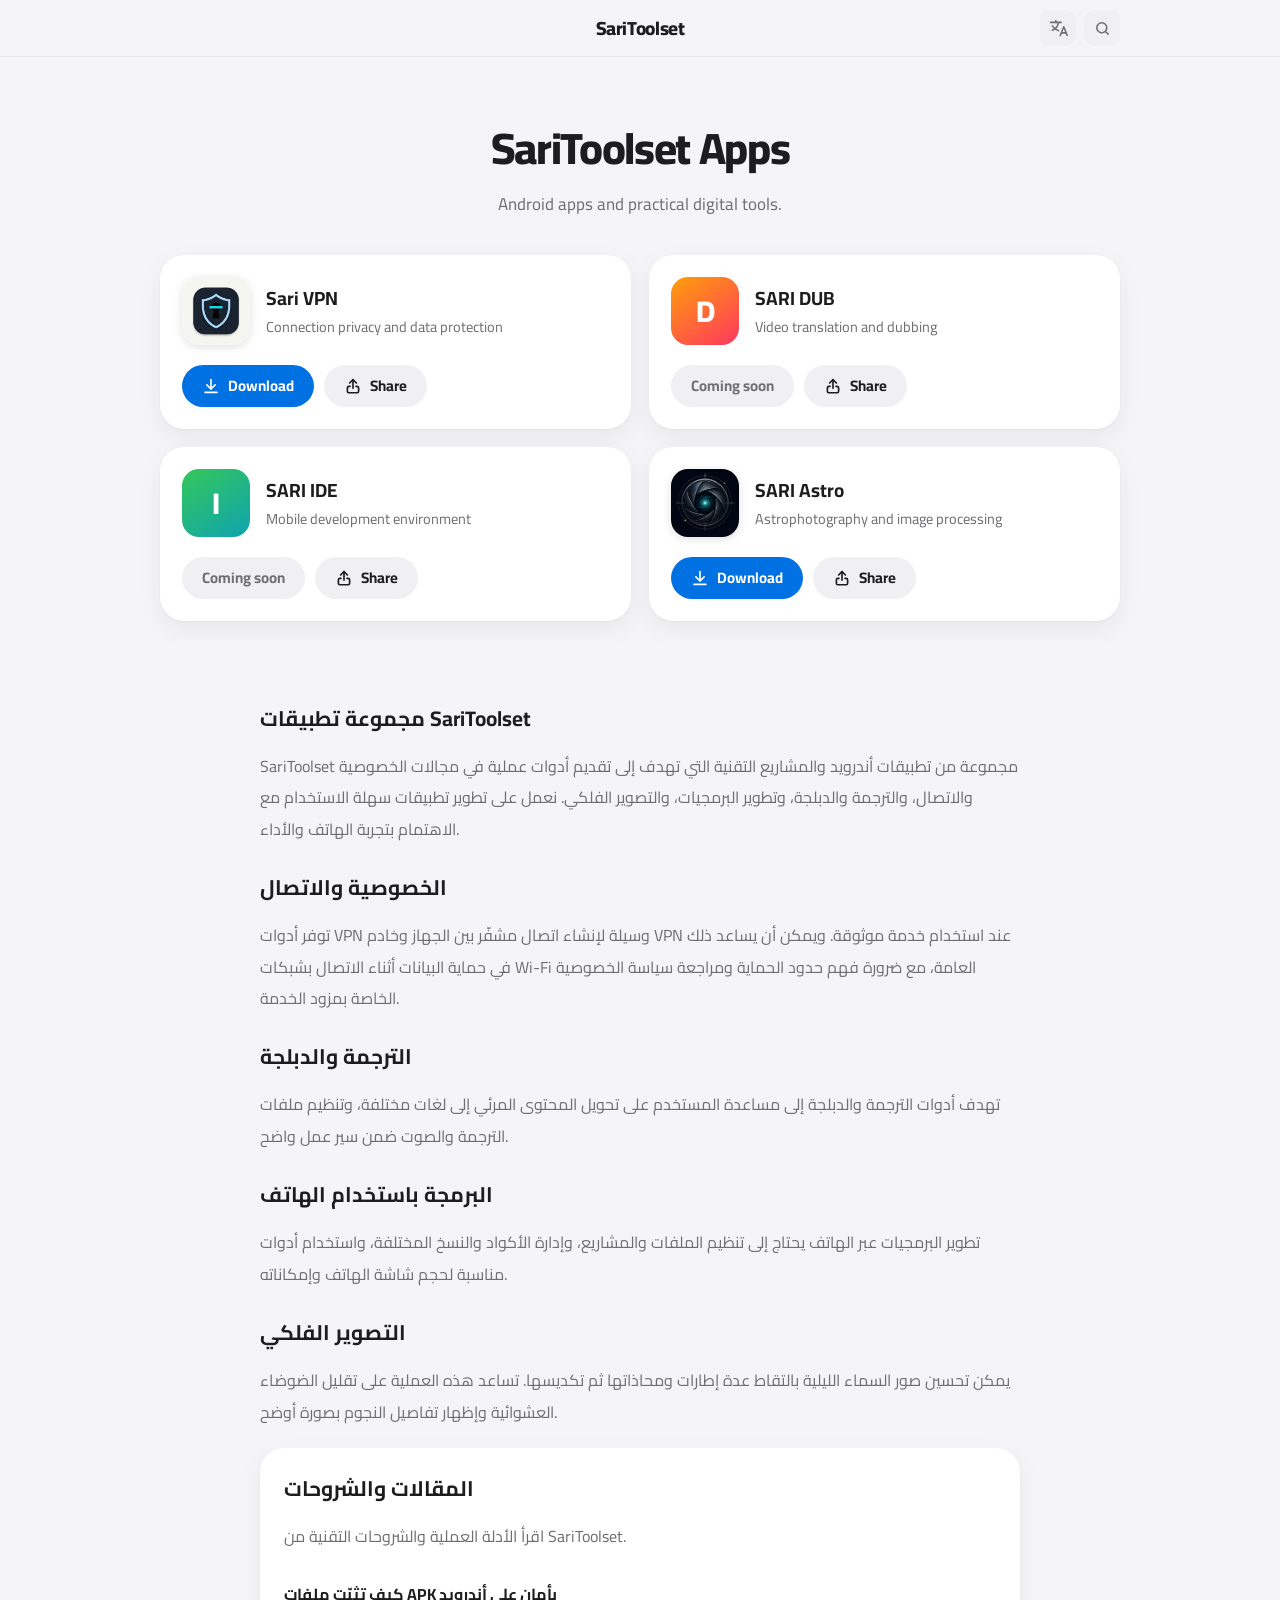
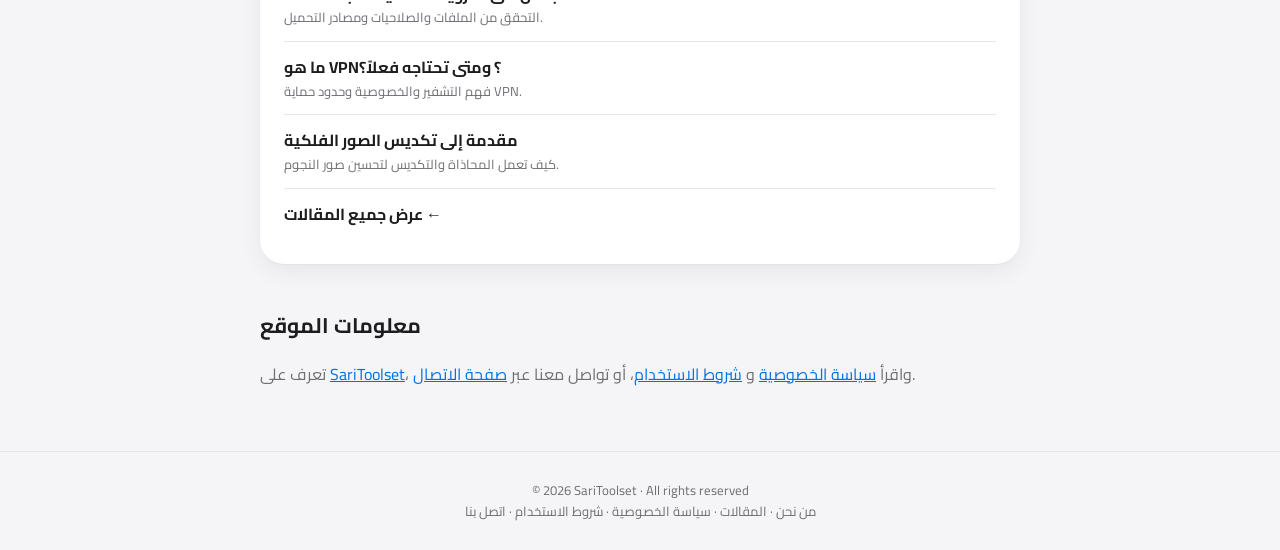
==== commit 30adfb0d: "Update print statement to reflect farewell message" ====
--- a/index.html
+++ b/index.html
@@ -5,7 +5,7 @@
 <meta charset="UTF-8">
 <meta name="viewport" content="width=device-width, initial-scale=1, viewport-fit=cover">
 <meta name="theme-color" content="#f5f5f7">
-<meta name="description" content="SariToolset مجموعة تطبيقات أندرويد تشمل أدوات الخصوصية والاتصال، والترجمة والدبلجة، والبرمجة، والتصوير الفلكي ومعالجة الصور.">
+<meta name="description" content="SariToolset مجموعة تطبيقات أندرويد وأدوات عملية للخصوصية والبرمجة والترجمة والتصوير الفلكي.">
 <meta name="robots" content="index,follow,max-image-preview:large">
 <link rel="canonical" href="https://saritoolset.github.io/">
 
@@ -14,7 +14,7 @@
 <meta property="og:type" content="website">
 <meta property="og:site_name" content="SariToolset">
 <meta property="og:title" content="SariToolset | تطبيقات وأدوات أندرويد">
-<meta property="og:description" content="اكتشف مجموعة تطبيقات SariToolset وأدواتها للهواتف الذكية.">
+<meta property="og:description" content="اكتشف تطبيقات SariToolset وأدواتها للهواتف الذكية.">
 <meta property="og:url" content="https://saritoolset.github.io/">
 
 <meta name="google-adsense-account" content="ca-pub-1792078294671294">
@@ -22,12 +22,12 @@
 
 <script type="application/ld+json">
 {
-  "@context":"https://schema.org",
-  "@type":"WebSite",
-  "name":"SariToolset",
-  "url":"https://saritoolset.github.io/",
-  "description":"مجموعة تطبيقات وأدوات أندرويد للخصوصية والبرمجة والترجمة والتصوير الفلكي.",
-  "inLanguage":["ar","en","fr","tr"]
+ "@context":"https://schema.org",
+ "@type":"WebSite",
+ "name":"SariToolset",
+ "url":"https://saritoolset.github.io/",
+ "description":"مجموعة تطبيقات وأدوات أندرويد للخصوصية والبرمجة والترجمة والتصوير الفلكي.",
+ "inLanguage":["ar","en","fr","tr"]
 }
 </script>
 
@@ -38,7 +38,7 @@
 <style>
 :root{
  --bg:#f5f5f7;
- --surface:#ffffff;
+ --surface:#fff;
  --text:#1d1d1f;
  --muted:#6e6e73;
  --line:#e5e5ea;
@@ -47,7 +47,7 @@
  --soft:#f0f0f3;
  --shadow:0 1px 2px rgba(0,0,0,.04),0 8px 24px rgba(0,0,0,.06);
 }
-@media (prefers-color-scheme:dark){
+@media(prefers-color-scheme:dark){
  :root{
   --bg:#000;
   --surface:#1c1c1e;
@@ -63,11 +63,9 @@
 *{box-sizing:border-box}
 html{scroll-behavior:smooth}
 body{
- margin:0;min-height:100vh;
- background:var(--bg);color:var(--text);
- font-family:"Cairo","SF Pro Text","Segoe UI",Tahoma,Arial,sans-serif;
- font-size:16px;line-height:1.6;
- -webkit-font-smoothing:antialiased;
+ margin:0;min-height:100vh;background:var(--bg);color:var(--text);
+ font-family:"Cairo","Segoe UI",Tahoma,Arial,sans-serif;
+ font-size:16px;line-height:1.6;-webkit-font-smoothing:antialiased;
 }
 button,select{font:inherit;color:inherit}
 button{cursor:pointer;border:0;background:none;padding:0}
@@ -86,20 +84,41 @@
 }
 .bar{position:relative;height:56px;display:flex;align-items:center;justify-content:center}
 .brand{font-size:19px;font-weight:800;letter-spacing:-.02em}
-.lang{position:absolute;inset-inline-end:0;top:50%;transform:translateY(-50%)}
-.lang select{
- appearance:none;-webkit-appearance:none;
- border:0;border-radius:10px;background:var(--soft);
- padding:7px 14px;font-size:13px;font-weight:600;cursor:pointer;outline:none;
-}
+.header-controls{
+ position:absolute;inset-inline-end:0;top:50%;
+ transform:translateY(-50%);
+ display:flex;align-items:center;gap:8px;
+}
+.sbtn,.language-button{
+ width:36px;height:36px;flex:none;border-radius:10px;
+ display:grid;place-items:center;background:var(--soft);color:var(--muted);
+}
+.sbtn:hover,.language-button:hover{color:var(--text)}
+.sbtn svg{width:17px;height:17px}
+.language-wrap{position:relative;width:36px;height:36px}
+.language-button svg{width:21px;height:21px}
+.language-select{
+ position:absolute;inset:0;width:100%;height:100%;
+ opacity:0;cursor:pointer;
+}
+.language-select option{color:#111;background:#fff}
+
+/* SEARCH */
+.searchbar{padding:0 0 12px}
+.searchbar input{
+ width:100%;height:38px;border:0;border-radius:12px;outline:none;
+ background:var(--surface);box-shadow:var(--shadow);
+ padding:0 16px;font:inherit;font-size:15px;color:var(--text);
+}
+.none{grid-column:1/-1;text-align:center;color:var(--muted);padding:40px 0}
 
 /* HERO */
 .hero{text-align:center;padding:56px 0 36px}
 .hero h1{margin:0 0 8px;font-size:clamp(32px,5vw,44px);font-weight:800;letter-spacing:-.03em}
 .hero p{margin:0;color:var(--muted);font-size:17px}
 
-/* APP LIST */
-.grid{display:grid;grid-template-columns:repeat(2,minmax(0,1fr));gap:18px;padding-bottom:40px}
+/* APPS */
+.grid{display:grid;grid-template-columns:repeat(2,minmax(0,1fr));gap:18px;padding-bottom:35px}
 .card{
  background:var(--surface);border-radius:24px;box-shadow:var(--shadow);
  padding:22px;display:flex;flex-direction:column;gap:20px;
@@ -108,7 +127,6 @@
 .card-main:hover .name{color:var(--accent)}
 .card-main h2{margin:0;font-size:19px;font-weight:700}
 .card-main p{margin:2px 0 0;color:var(--muted);font-size:14.5px}
-.actions{display:flex;gap:10px;flex-wrap:wrap}
 
 /* ICONS */
 .icon{width:68px;height:68px;border-radius:17px;flex:none;object-fit:cover;box-shadow:0 2px 10px rgba(0,0,0,.12)}
@@ -121,6 +139,7 @@
 .icon.lg{width:112px;height:112px;border-radius:26px}
 
 /* BUTTONS */
+.actions{display:flex;gap:10px;flex-wrap:wrap}
 .btn{
  display:inline-flex;align-items:center;justify-content:center;gap:8px;
  height:42px;padding:0 20px;border-radius:999px;
@@ -137,7 +156,7 @@
 .btn.big{height:52px;padding:0 28px;font-size:17px}
 .btn.big svg{width:22px;height:22px}
 
-/* DETAIL */
+/* DETAILS */
 .back{display:inline-flex;align-items:center;gap:6px;margin:32px 0 20px;color:var(--accent);font-size:15px;font-weight:600}
 .back svg{width:16px;height:16px}
 [dir="rtl"] .back svg{transform:scaleX(-1)}
@@ -146,57 +165,54 @@
  padding:40px;display:flex;align-items:center;gap:32px;flex-wrap:wrap;
 }
 .detail-info{flex:1;min-width:240px}
-.detail-info h1{margin:0 0 4px;font-size:34px;font-weight:800;letter-spacing:-.02em}
+.detail-info h1{margin:0 0 4px;font-size:34px;font-weight:800}
 .detail-info .tag{margin:0 0 22px;color:var(--muted);font-size:17px}
 .about{
- margin:20px 0 40px;background:var(--surface);border-radius:28px;box-shadow:var(--shadow);
- padding:32px 40px;
-}
-.about h2{margin:0 0 10px;font-size:18px;font-weight:700}
-.about p{margin:0;color:var(--muted);line-height:1.9}
-
-/* CONTENT */
-.page{max-width:760px;margin:0 auto;padding:20px 0 50px}
-.page h1{font-size:30px;font-weight:800;letter-spacing:-.02em;margin:0 0 8px}
-.page h2{font-size:21px;font-weight:700;margin:28px 0 8px}
-.page h3{font-size:17px;margin:20px 0 6px}
-.page p,.page li{color:var(--muted);line-height:1.95}
-.page ul{padding-inline-start:22px}
-.page a:not(.post-link){color:var(--accent);text-decoration:underline}
-.page code{direction:ltr;unicode-bidi:embed}
-.page .card{padding:30px;margin-top:18px}
-.post-link{display:block;padding:18px 0;border-bottom:1px solid var(--line);color:var(--text);font-weight:700;font-size:17px}
-.post-link span{display:block;color:var(--muted);font-weight:500;font-size:14px}
+ margin:20px 0 40px;background:var(--surface);border-radius:28px;
+ box-shadow:var(--shadow);padding:32px 40px;
+}
+.about h2{margin:22px 0 8px;font-size:20px}
+.about h2:first-child{margin-top:0}
+.about h3{font-size:17px;margin:18px 0 6px}
+.about p,.about li{color:var(--muted);line-height:1.95}
+.about ul{padding-inline-start:22px}
+.about a{color:var(--accent);text-decoration:underline}
+
+/* HOME CONTENT */
+.page{max-width:760px;margin:0 auto;padding:20px 0 45px}
+.page h2{font-size:21px;margin:26px 0 8px}
+.page p{color:var(--muted);line-height:1.95}
+.page a{color:var(--accent);text-decoration:underline}
+.blog-preview{
+ background:var(--surface);border-radius:24px;padding:24px;
+ box-shadow:var(--shadow);margin:20px 0 45px;
+}
+.blog-preview h2{margin-top:0}
+.blog-preview a{
+ display:block;padding:13px 0;border-bottom:1px solid var(--line);
+ color:var(--text);font-weight:700;text-decoration:none;
+}
+.blog-preview a:last-child{border-bottom:0}
+.blog-preview a span{display:block;color:var(--muted);font-size:13px;font-weight:400}
 
 /* FOOTER */
-footer{padding:28px 0;text-align:center;color:var(--muted);font-size:13px;border-top:1px solid var(--line)}
+footer{
+ padding:28px 0;text-align:center;color:var(--muted);
+ font-size:13px;border-top:1px solid var(--line);
+}
 footer a:hover{color:var(--accent)}
 
 /* TOAST */
 .toast{
- position:fixed;bottom:24px;left:50%;transform:translateX(-50%) translateY(20px);
- background:#1d1d1f;color:#fff;padding:10px 20px;border-radius:999px;font-size:14px;
- opacity:0;pointer-events:none;transition:opacity .25s,transform .25s;
+ position:fixed;bottom:24px;left:50%;
+ transform:translateX(-50%) translateY(20px);
+ background:#1d1d1f;color:#fff;padding:10px 20px;
+ border-radius:999px;font-size:14px;opacity:0;
+ pointer-events:none;transition:opacity .25s,transform .25s;
+ z-index:20;
 }
 .toast.show{opacity:1;transform:translateX(-50%) translateY(0)}
 
-/* SEARCH */
-.sbtn{
- position:absolute;inset-inline-start:0;top:50%;transform:translateY(-50%);
- width:34px;height:34px;border-radius:10px;display:grid;place-items:center;
- color:var(--muted);background:var(--soft);
-}
-.sbtn:hover{color:var(--text)}
-.sbtn svg{width:16px;height:16px}
-.searchbar{padding:0 0 12px}
-.searchbar input{
- width:100%;height:38px;border:0;border-radius:12px;outline:none;
- background:var(--surface);box-shadow:var(--shadow);
- padding:0 16px;font:inherit;font-size:15px;color:var(--text);
-}
-.none{grid-column:1/-1;text-align:center;color:var(--muted);padding:40px 0}
-
-/* MOBILE */
 @media(max-width:680px){
  .wrap{width:calc(100% - 28px)}
  .grid{grid-template-columns:1fr;gap:14px}
@@ -215,17 +231,38 @@
 </head>
 
 <body>
+
 <header>
  <div class="wrap bar">
-  <button class="sbtn" id="sbtn" type="button" aria-label="Search">
-   <svg viewBox="0 0 24 24" fill="none" stroke="currentColor" stroke-width="2.2" stroke-linecap="round" aria-hidden="true">
-    <circle cx="11" cy="11" r="7"/><path d="M20 20l-3.5-3.5"/>
-   </svg>
-  </button>
   <a class="brand" href="#">SariToolset</a>
-  <div class="lang"><select id="lang" aria-label="Language"></select></div>
+
+  <div class="header-controls">
+
+   <div class="language-wrap">
+    <button class="language-button" type="button" aria-label="Translate" title="Translate">
+     <svg viewBox="0 0 24 24" fill="none" stroke="currentColor" stroke-width="1.8" stroke-linecap="round" stroke-linejoin="round" aria-hidden="true">
+      <path d="M3 5h12M9 3v2m3 0c-.6 4-3.5 7.5-7 9"/>
+      <path d="M5 9c1.5 2.5 4 4.5 7 5.5M14 20l4-10 4 10m-6.5-3h5"/>
+     </svg>
+    </button>
+    <select id="lang" class="language-select" aria-label="Choose language">
+     <option value="ar">العربية</option>
+     <option value="en">English</option>
+     <option value="fr">Français</option>
+     <option value="tr">Türkçe</option>
+    </select>
+   </div>
+
+   <button class="sbtn" id="sbtn" type="button" aria-label="Search">
+    <svg viewBox="0 0 24 24" fill="none" stroke="currentColor" stroke-width="2.2" stroke-linecap="round" aria-hidden="true">
+     <circle cx="11" cy="11" r="7"/><path d="M20 20l-3.5-3.5"/>
+    </svg>
+   </button>
+
+  </div>
  </div>
- <div class="searchbar" id="searchbar" hidden>
+
+ <div class="searchbar wrap" id="searchbar" hidden>
   <input id="q" type="search" autocomplete="off" placeholder="بحث...">
  </div>
 </header>
@@ -233,73 +270,103 @@
 <main class="wrap">
 
 <section id="list">
+
  <div class="hero">
   <h1 data-k="heroTitle">تطبيقات SariToolset</h1>
   <p data-k="heroSub">مجموعة تطبيقات أندرويد وأدوات رقمية عملية.</p>
  </div>
 
  <div class="grid" id="grid">
+
   <article class="card">
    <a class="card-main" href="#vpn">
     <div class="ph" style="--c1:#0a84ff;--c2:#5e5ce6">S</div>
-    <div><h2>Sari VPN</h2><p>اتصال VPN وأدوات الخصوصية وإدارة إعدادات الاتصال.</p></div>
+    <div><h2>Sari VPN</h2><p>خصوصية الاتصال وحماية البيانات عبر الشبكات العامة.</p></div>
    </a>
   </article>
+
   <article class="card">
    <a class="card-main" href="#dub">
     <div class="ph" style="--c1:#ff9f0a;--c2:#ff375f">D</div>
-    <div><h2>SARI DUB</h2><p>ترجمة الفيديوهات والدبلجة وملفات الترجمة والصوت.</p></div>
+    <div><h2>SARI DUB</h2><p>ترجمة الفيديوهات والدبلجة والتعامل مع الصوت.</p></div>
    </a>
   </article>
+
   <article class="card">
    <a class="card-main" href="#ide">
     <div class="ph" style="--c1:#34c759;--c2:#0fa3b1">I</div>
-    <div><h2>SARI IDE</h2><p>بيئة تطوير للهواتف لكتابة الأكواد وإدارة المشاريع.</p></div>
+    <div><h2>SARI IDE</h2><p>بيئة تطوير للهواتف وتنظيم المشاريع البرمجية.</p></div>
    </a>
   </article>
+
   <article class="card">
    <a class="card-main" href="#astro">
     <div class="ph" style="--c1:#5e5ce6;--c2:#1c1a4d">A</div>
     <div><h2>SARI Astro</h2><p>التصوير الفلكي ومحاذاة الصور وتكديسها.</p></div>
    </a>
   </article>
+
  </div>
 
- <section class="page" aria-label="معلومات عن SariToolset">
-  <h2>ما هو SariToolset؟</h2>
-  <p>SariToolset هو مشروع تقني يضم مجموعة تطبيقات أندرويد وأدوات رقمية. تهدف المجموعة إلى تقديم حلول عملية لمستخدمي الهواتف في مجالات الاتصال والخصوصية، والترجمة والدبلجة، وتطوير البرمجيات، والتصوير الفلكي ومعالجة الصور.</p>
-
-  <h2>تطبيقات مجموعة SariToolset</h2>
-
-  <h3>Sari VPN – الاتصال والخصوصية</h3>
-  <p>Sari VPN تطبيق لإدارة اتصالات VPN وإعدادات الاتصال. يوفر واجهة للوصول إلى خيارات الاتصال والخوادم المتاحة وفق إمكانيات الإصدار المستخدم.</p>
-
-  <h3>SARI DUB – ترجمة ودبلجة الفيديو</h3>
-  <p>SARI DUB مشروع لتسهيل ترجمة الفيديوهات ودبلجتها إلى لغات مختلفة، مع أدوات للتعامل مع ملفات الترجمة والصوت. ستُنشر معلومات الإصدار والتوفر عند إتاحة التطبيق.</p>
-
-  <h3>SARI IDE – البرمجة عبر الهاتف</h3>
-  <p>SARI IDE بيئة تطوير مخصصة للهواتف الذكية، وتهدف إلى مساعدة المطورين على كتابة الأكواد وتنظيم ملفات المصدر وإدارة المشاريع البرمجية باستخدام الهاتف.</p>
-
-  <h3>SARI Astro – التصوير الفلكي</h3>
-  <p>SARI Astro تطبيق للتصوير الفلكي ومعالجة صور السماء. يستخدم تقنيات محاذاة الصور وتكديس الإطارات للمساعدة في إبراز النجوم والتفاصيل الفلكية.</p>
-
-  <h2>تحميل التطبيقات والتحديثات</h2>
-  <p>استعرض بطاقات التطبيقات لمعرفة وصف كل تطبيق وحالة توفره. تظهر روابط التحميل عندما يكون الإصدار منشوراً، بينما تظهر التطبيقات التي لم تصدر بعد بحالة «قريباً». تحقق دائماً من متطلبات التطبيق ومصدر ملف التثبيت قبل تثبيته.</p>
-
-  <h2>الأسئلة الشائعة</h2>
-
-  <h3>هل جميع تطبيقات SariToolset متاحة للتحميل؟</h3>
-  <p>لا. يعتمد التوفر على حالة إصدار كل تطبيق. تعرض صفحة المجموعة حالة التطبيقات وروابط الإصدارات المنشورة فقط.</p>
-
-  <h3>هل التطبيقات مخصصة لأجهزة أندرويد؟</h3>
-  <p>المجموعة موجهة إلى أجهزة أندرويد، وقد تختلف إصدارات أندرويد ومتطلبات التشغيل من تطبيق إلى آخر.</p>
-
-  <h3>كيف أتواصل مع فريق SariToolset؟</h3>
-  <p>يمكنك استخدام صفحة <a href="contact.html">اتصل بنا</a> لإرسال الاستفسارات المتعلقة بالموقع والتطبيقات.</p>
-
-  <h2>معلومات وسياسات الموقع</h2>
-  <p>لمعرفة المزيد عن المشروع، اقرأ <a href="about.html">من نحن</a>، وراجع <a href="privacy.html">سياسة الخصوصية</a> و<a href="terms.html">شروط الاستخدام</a>. كما يمكنك زيارة <a href="blog/index.html">المقالات والشروحات</a>.</p>
+ <section class="page">
+  <h2>مجموعة تطبيقات SariToolset</h2>
+
+  <p>
+   SariToolset مجموعة من تطبيقات أندرويد والمشاريع التقنية التي تهدف إلى تقديم أدوات عملية في مجالات الخصوصية والاتصال، والترجمة والدبلجة، وتطوير البرمجيات، والتصوير الفلكي.
+   نعمل على تطوير تطبيقات سهلة الاستخدام مع الاهتمام بتجربة الهاتف والأداء.
+  </p>
+
+  <h2>الخصوصية والاتصال</h2>
+  <p>
+   توفر أدوات VPN وسيلة لإنشاء اتصال مشفّر بين الجهاز وخادم VPN عند استخدام خدمة موثوقة. ويمكن أن يساعد ذلك في حماية البيانات أثناء الاتصال بشبكات Wi-Fi العامة، مع ضرورة فهم حدود الحماية ومراجعة سياسة الخصوصية الخاصة بمزود الخدمة.
+  </p>
+
+  <h2>الترجمة والدبلجة</h2>
+  <p>
+   تهدف أدوات الترجمة والدبلجة إلى مساعدة المستخدم على تحويل المحتوى المرئي إلى لغات مختلفة، وتنظيم ملفات الترجمة والصوت ضمن سير عمل واضح.
+  </p>
+
+  <h2>البرمجة باستخدام الهاتف</h2>
+  <p>
+   تطوير البرمجيات عبر الهاتف يحتاج إلى تنظيم الملفات والمشاريع، وإدارة الأكواد والنسخ المختلفة، واستخدام أدوات مناسبة لحجم شاشة الهاتف وإمكاناته.
+  </p>
+
+  <h2>التصوير الفلكي</h2>
+  <p>
+   يمكن تحسين صور السماء الليلية بالتقاط عدة إطارات ومحاذاتها ثم تكديسها. تساعد هذه العملية على تقليل الضوضاء العشوائية وإظهار تفاصيل النجوم بصورة أوضح.
+  </p>
+
+  <div class="blog-preview">
+   <h2>المقالات والشروحات</h2>
+   <p>اقرأ الأدلة العملية والشروحات التقنية من SariToolset.</p>
+
+   <a href="blog/apk-safety.html">
+    كيف تثبّت ملفات APK بأمان على أندرويد
+    <span>التحقق من الملفات والصلاحيات ومصادر التحميل.</span>
+   </a>
+
+   <a href="blog/what-is-vpn.html">
+    ما هو VPN؟ ومتى تحتاجه فعلاً؟
+    <span>فهم التشفير والخصوصية وحدود حماية VPN.</span>
+   </a>
+
+   <a href="blog/astro-stacking.html">
+    مقدمة إلى تكديس الصور الفلكية
+    <span>كيف تعمل المحاذاة والتكديس لتحسين صور النجوم.</span>
+   </a>
+
+   <a href="blog/index.html">عرض جميع المقالات ←</a>
+  </div>
+
+  <h2>معلومات الموقع</h2>
+  <p>
+   تعرف على <a href="about.html">SariToolset</a>، واقرأ
+   <a href="privacy.html">سياسة الخصوصية</a> و
+   <a href="terms.html">شروط الاستخدام</a>، أو تواصل معنا عبر
+   <a href="contact.html">صفحة الاتصال</a>.
+  </p>
  </section>
+
 </section>
 
 <section id="detail" hidden>
@@ -309,14 +376,16 @@
   </svg>
   <span data-k="back">رجوع</span>
  </a>
+
  <div class="detail" id="detailCard"></div>
- <div class="about"><p id="detailDesc"></p></div>
+ <div class="about" id="detailContent"></div>
 </section>
 
 </main>
 
 <footer>
- © <span id="year"></span> SariToolset · <span data-k="rights">جميع الحقوق محفوظة</span><br>
+ © <span id="year"></span> SariToolset ·
+ <span data-k="rights">جميع الحقوق محفوظة</span><br>
  <a href="about.html">من نحن</a> ·
  <a href="blog/index.html">المقالات</a> ·
  <a href="privacy.html">سياسة الخصوصية</a> ·
@@ -335,58 +404,299 @@
 };
 
 const UI={
- ar:{heroTitle:"تطبيقات SariToolset",heroSub:"مجموعة تطبيقات أندرويد وأدوات رقمية عملية من SariToolset.",download:"تحميل",share:"مشاركة",soon:"قريباً",back:"رجوع",copied:"تم نسخ رابط التطبيق",rights:"جميع الحقوق محفوظة",unavailable:"الملف غير متوفر حالياً، حاول لاحقاً",none:"لا توجد نتائج"},
- en:{heroTitle:"SariToolset Apps",heroSub:"Android apps and practical digital tools from SariToolset.",download:"Download",share:"Share",soon:"Coming soon",back:"Back",copied:"App link copied",rights:"All rights reserved",unavailable:"File not available yet, please try later",none:"No results"},
- fr:{heroTitle:"Applications SariToolset",heroSub:"Applications Android et outils numériques pratiques.",download:"Télécharger",share:"Partager",soon:"Bientôt",back:"Retour",copied:"Lien copié",rights:"Tous droits réservés",unavailable:"Fichier indisponible pour le moment",none:"Aucun résultat"},
- tr:{heroTitle:"SariToolset Uygulamaları",heroSub:"Android uygulamaları ve pratik dijital araçlar.",download:"İndir",share:"Paylaş",soon:"Yakında",back:"Geri",copied:"Bağlantı kopyalandı",rights:"Tüm hakları saklıdır",unavailable:"Dosya şu an kullanılamıyor",none:"Sonuç bulunamadı"}
+ ar:{
+  heroTitle:"تطبيقات SariToolset",
+  heroSub:"مجموعة تطبيقات أندرويد وأدوات رقمية عملية.",
+  download:"تحميل",share:"مشاركة",soon:"قريباً",
+  back:"رجوع",copied:"تم نسخ رابط التطبيق",
+  rights:"جميع الحقوق محفوظة",
+  unavailable:"الملف غير متوفر حالياً",
+  none:"لا توجد نتائج"
+ },
+ en:{
+  heroTitle:"SariToolset Apps",
+  heroSub:"Android apps and practical digital tools.",
+  download:"Download",share:"Share",soon:"Coming soon",
+  back:"Back",copied:"App link copied",
+  rights:"All rights reserved",
+  unavailable:"File not available yet",
+  none:"No results"
+ },
+ fr:{
+  heroTitle:"Applications SariToolset",
+  heroSub:"Applications Android et outils numériques pratiques.",
+  download:"Télécharger",share:"Partager",soon:"Bientôt",
+  back:"Retour",copied:"Lien copié",
+  rights:"Tous droits réservés",
+  unavailable:"Fichier indisponible",
+  none:"Aucun résultat"
+ },
+ tr:{
+  heroTitle:"SariToolset Uygulamaları",
+  heroSub:"Android uygulamaları ve pratik dijital araçlar.",
+  download:"İndir",share:"Paylaş",soon:"Yakında",
+  back:"Geri",copied:"Bağlantı kopyalandı",
+  rights:"Tüm hakları saklıdır",
+  unavailable:"Dosya henüz mevcut değil",
+  none:"Sonuç bulunamadı"
+ }
 };
 
 const APPS=[
  {
-  id:"vpn",name:"Sari VPN",icon:"sari-vpn-icon-512.png",letter:"S",
-  c:["#0a84ff","#5e5ce6"],file:"downloads/sari-vpn.apk",
+  id:"vpn",
+  name:"Sari VPN",
+  icon:"sari-vpn-icon-512.png",
+  letter:"S",
+  c:["#0a84ff","#5e5ce6"],
+  file:"downloads/sari-vpn.apk",
   alt:"https://drive.google.com/uc?export=download&id=1REdf44l_SuUdrhzvTJJ1b7ax3i3wCu1B",
   txt:{
-   ar:["اتصال VPN وأدوات الخصوصية","تطبيق Sari VPN من مجموعة SariToolset، يوفر واجهة لإدارة اتصال VPN والوصول إلى إعدادات الاتصال والخوادم المتاحة داخل التطبيق."],
-   en:["VPN connection and privacy tools","Sari VPN from SariToolset offers an interface to manage VPN connections and access available connection settings and servers."],
-   fr:["Connexion VPN et outils de confidentialité","Sari VPN offre une interface pour gérer les connexions VPN et accéder aux paramètres disponibles."],
-   tr:["VPN bağlantısı ve gizlilik araçları","Sari VPN, VPN bağlantınızı yönetmek ve mevcut bağlantı ayarlarına erişmek için bir arayüz sunar."]
+   ar:[
+    "خصوصية الاتصال وحماية البيانات",
+    "Sari VPN من مجموعة SariToolset لإدارة اتصال VPN وإعداداته. عند استخدام خدمة VPN موثوقة، يمكن للاتصال المشفر المساعدة في حماية البيانات أثناء انتقالها عبر شبكات Wi-Fi العامة."
+   ],
+   en:[
+    "Connection privacy and data protection",
+    "Sari VPN from SariToolset provides an interface for managing VPN connections and settings. A trusted VPN service can help protect data in transit when using public Wi-Fi."
+   ],
+   fr:[
+    "Confidentialité de connexion et protection des données",
+    "Sari VPN permet de gérer les connexions et paramètres VPN. Un service VPN fiable peut contribuer à protéger les données lors de l'utilisation d'un Wi-Fi public."
+   ],
+   tr:[
+    "Bağlantı gizliliği ve veri koruması",
+    "Sari VPN, VPN bağlantılarını ve ayarlarını yönetmek için bir arayüz sunar. Güvenilir bir VPN hizmeti, halka açık Wi-Fi kullanırken verilerin korunmasına yardımcı olabilir."
+   ]
+  },
+  guide:{
+   ar:{
+    title:"كيف تستخدم VPN لحماية اتصالك؟",
+    steps:[
+     "استخدم شبكة Wi-Fi موثوقة قدر الإمكان، وتجنب إدخال بيانات حساسة على الشبكات المشبوهة.",
+     "تحقق من هوية مزود VPN وسياسة الخصوصية وسياسة التعامل مع سجلات الاتصال.",
+     "اتصل بالخدمة من داخل التطبيق وتأكد من ظهور حالة الاتصال قبل استخدام الشبكة.",
+     "تذكر أن VPN لا يمنع التصيد الاحتيالي ولا يحمي الجهاز من التطبيقات الضارة."
+    ],
+    note:"ملاحظة: تشفير الاتصال يعتمد على الخدمة والخادم والبروتوكول المستخدم. لا يعني استخدام VPN إخفاء الهوية بالكامل أو ضمان أمان كل نشاط على الإنترنت."
+   },
+   en:{
+    title:"Using VPN more safely",
+    steps:[
+     "Prefer trusted Wi-Fi networks and avoid entering sensitive information on suspicious networks.",
+     "Review the VPN provider, privacy policy and connection logging practices.",
+     "Connect through the app and confirm the connection status.",
+     "Remember that VPN does not prevent phishing or protect against malicious apps."
+    ],
+    note:"VPN protection depends on the provider, server and protocol. It does not guarantee complete anonymity."
+   },
+   fr:{
+    title:"Utiliser un VPN de manière plus sûre",
+    steps:[
+     "Privilégiez les réseaux Wi-Fi fiables.",
+     "Consultez le fournisseur VPN et sa politique de confidentialité.",
+     "Vérifiez l'état de la connexion dans l'application.",
+     "Un VPN ne bloque pas le phishing ni les applications malveillantes."
+    ],
+    note:"La protection dépend du fournisseur et du protocole. Un VPN ne garantit pas l'anonymat complet."
+   },
+   tr:{
+    title:"VPN'i daha güvenli kullanma",
+    steps:[
+     "Mümkün olduğunca güvenilir Wi-Fi ağlarını tercih edin.",
+     "VPN sağlayıcısının gizlilik politikasını inceleyin.",
+     "Uygulamada bağlantı durumunu kontrol edin.",
+     "VPN kimlik avını veya zararlı uygulamaları engellemez."
+    ],
+    note:"Koruma sağlayıcıya ve protokole bağlıdır. VPN tam anonimlik sağlamaz."
+   }
   }
  },
  {
-  id:"dub",name:"SARI DUB",icon:null,letter:"D",
-  c:["#ff9f0a","#ff375f"],file:null,
+  id:"dub",
+  name:"SARI DUB",
+  icon:null,
+  letter:"D",
+  c:["#ff9f0a","#ff375f"],
+  file:null,
   txt:{
-   ar:["ترجمة ودبلجة الفيديوهات","تطبيق لترجمة ودبلجة الفيديوهات، مع أدوات لملفات الترجمة والصوت."],
-   en:["Translate and dub your videos","An app for translating and dubbing videos with subtitle and audio tools."],
-   fr:["Traduire et doubler vos vidéos","Une application pour traduire et doubler des vidéos avec des outils audio et sous-titres."],
-   tr:["Videoları çevirin ve seslendirin","Altyazı ve ses araçlarıyla videoları çevirmek ve seslendirmek için bir uygulama."]
+   ar:["ترجمة ودبلجة الفيديوهات","مشروع من SariToolset يهدف إلى تسهيل ترجمة الفيديوهات ودبلجتها والتعامل مع ملفات النصوص والصوت."],
+   en:["Video translation and dubbing","A SariToolset project designed to help translate and dub videos and work with subtitle and audio files."],
+   fr:["Traduction et doublage vidéo","Un projet SariToolset consacré à la traduction des vidéos, au doublage et aux fichiers audio et sous-titres."],
+   tr:["Video çevirisi ve seslendirme","Videoları çevirmek, seslendirmek ve altyazı ile ses dosyalarıyla çalışmak için bir SariToolset projesi."]
+  },
+  guide:{
+   ar:{
+    title:"كيف تتم ترجمة الفيديو ودبلجته؟",
+    steps:[
+     "ابدأ بتحديد لغة الفيديو الأصلية واللغة التي تريد ترجمة المحتوى إليها.",
+     "استخرج النص المنطوق أو أنشئ تفريغاً نصياً للحوار.",
+     "راجع النص وصحح أسماء الأشخاص والمصطلحات قبل الترجمة.",
+     "قسّم الترجمة إلى مقاطع زمنية قصيرة متوافقة مع الحوار.",
+     "سجّل الصوت المترجم أو أنشئ المسار الصوتي، ثم راجع تزامنه مع الصورة."
+    ],
+    note:"الترجمة الجيدة لا تعتمد على التحويل الحرفي فقط؛ راجع السياق والمعنى والتوقيت قبل نشر الفيديو."
+   },
+   en:{
+    title:"How video translation and dubbing work",
+    steps:[
+     "Identify the original language and target language.",
+     "Transcribe the spoken dialogue.",
+     "Review names and technical terms before translation.",
+     "Split subtitles into timed segments.",
+     "Record or generate the translated audio and check synchronization."
+    ],
+    note:"Good translation preserves meaning and context, not only literal wording."
+   },
+   fr:{
+    title:"Comment fonctionnent la traduction et le doublage vidéo ?",
+    steps:[
+     "Identifiez la langue originale et la langue cible.",
+     "Transcrivez les dialogues.",
+     "Vérifiez les noms et les termes techniques.",
+     "Découpez les sous-titres selon le minutage.",
+     "Vérifiez la synchronisation de la piste audio."
+    ],
+    note:"Une bonne traduction respecte le sens et le contexte."
+   },
+   tr:{
+    title:"Video çevirisi ve dublaj nasıl yapılır?",
+    steps:[
+     "Kaynak ve hedef dili belirleyin.",
+     "Konuşmaları metne dönüştürün.",
+     "İsimleri ve teknik terimleri kontrol edin.",
+     "Altyazıları zaman kodlarına göre bölün.",
+     "Seslendirmeyi hazırlayıp senkronizasyonu kontrol edin."
+    ],
+    note:"İyi bir çeviri yalnızca kelimeleri değil, anlamı ve bağlamı da korur."
+   }
   }
  },
  {
-  id:"ide",name:"SARI IDE",icon:null,letter:"I",
-  c:["#34c759","#0fa3b1"],file:null,
+  id:"ide",
+  name:"SARI IDE",
+  icon:null,
+  letter:"I",
+  c:["#34c759","#0fa3b1"],
+  file:null,
   txt:{
-   ar:["بيئة تطوير وأدوات برمجية","بيئة تطوير مخصصة للهاتف من مجموعة SariToolset، لكتابة الأكواد وإدارة المشاريع البرمجية."],
-   en:["Development environment and coding tools","A mobile development environment for writing code and managing software projects."],
-   fr:["Environnement de développement","Un environnement mobile pour écrire du code et gérer des projets logiciels."],
-   tr:["Geliştirme ortamı ve kod araçları","Kod yazmak ve yazılım projelerini yönetmek için mobil geliştirme ortamı."]
+   ar:["بيئة تطوير وأدوات برمجية","مشروع بيئة تطوير للهاتف من SariToolset، يهدف إلى تسهيل كتابة الأكواد وتنظيم الملفات وإدارة المشاريع البرمجية."],
+   en:["Mobile development environment","A SariToolset project focused on writing code, organizing source files and managing software projects on mobile devices."],
+   fr:["Environnement de développement mobile","Un projet SariToolset pour écrire du code, organiser les fichiers et gérer des projets sur mobile."],
+   tr:["Mobil geliştirme ortamı","SariToolset'in mobil cihazlarda kod yazma ve projeleri düzenleme odaklı geliştirme projesi."]
+  },
+  guide:{
+   ar:{
+    title:"كيف تنظم مشروعاً برمجياً على الهاتف؟",
+    steps:[
+     "أنشئ مجلداً مستقلاً لكل مشروع، ولا تخلط ملفات المشاريع المختلفة.",
+     "استخدم أسماء واضحة للملفات والمجلدات مثل app وsrc وassets.",
+     "احتفظ بنسخة احتياطية من ملفات المصدر قبل إجراء تغييرات كبيرة.",
+     "استخدم Git لتتبع التعديلات والرجوع إلى إصدار سابق عند حدوث خطأ.",
+     "قسّم الكود إلى ملفات صغيرة حسب الوظيفة، واكتب ملاحظات مختصرة عند الحاجة."
+    ],
+    note:"التنظيم الجيد ونسخ المصدر الاحتياطية يساعدان على تقليل فقدان العمل عند تطوير التطبيقات عبر الهاتف."
+   },
+   en:{
+    title:"Organizing a coding project on your phone",
+    steps:[
+     "Create a separate folder for each project.",
+     "Use clear names for source, assets and resource folders.",
+     "Back up source files before major changes.",
+     "Use Git to track changes and restore earlier versions.",
+     "Split code into focused files and document important decisions."
+    ],
+    note:"Good organization and backups reduce the risk of losing work on mobile."
+   },
+   fr:{
+    title:"Organiser un projet de programmation sur téléphone",
+    steps:[
+     "Créez un dossier séparé pour chaque projet.",
+     "Utilisez des noms clairs pour les fichiers.",
+     "Sauvegardez le code avant les changements importants.",
+     "Utilisez Git pour suivre les modifications.",
+     "Séparez le code selon ses fonctions."
+    ],
+    note:"Une bonne organisation et des sauvegardes protègent votre travail."
+   },
+   tr:{
+    title:"Telefonda yazılım projesi düzenleme",
+    steps:[
+     "Her proje için ayrı klasör oluşturun.",
+     "Dosya ve klasörlere açık isimler verin.",
+     "Büyük değişikliklerden önce kaynak kodu yedekleyin.",
+     "Değişiklikleri izlemek için Git kullanın.",
+     "Kodu görevlerine göre küçük dosyalara ayırın."
+    ],
+    note:"Düzenli klasörler ve yedekler çalışmanızı korur."
+   }
   }
  },
  {
-  id:"astro",name:"SARI Astro",icon:"Sari%20astro_2.jpg",letter:"A",
-  c:["#5e5ce6","#1c1a4d"],file:"downloads/sari-astro.apk",
+  id:"astro",
+  name:"SARI Astro",
+  icon:"Sari%20astro_2.jpg",
+  letter:"A",
+  c:["#5e5ce6","#1c1a4d"],
+  file:"downloads/sari-astro.apk",
   alt:"https://drive.google.com/uc?export=download&id=1hGxBrTKxnPPfu4ROkq5B-Fcq2ILM4CgG",
   txt:{
-   ar:["التصوير الفلكي ومعالجة الصور","SARI Astro تطبيق للتصوير الفلكي ومعالجة صور السماء. يستخدم محاذاة الصور وتكديس الإطارات لإبراز النجوم والتفاصيل الفلكية."],
-   en:["Astrophotography and image processing","SARI Astro processes sky images using alignment and stacking to reveal stars and astronomical details."],
-   fr:["Astrophotographie et traitement d’images","SARI Astro traite les images du ciel grâce à l'alignement et à l'empilement."],
-   tr:["Astrofotoğrafçılık ve görüntü işleme","SARI Astro, hizalama ve yığınlama ile gökyüzü görüntülerini işler."]
+   ar:["التصوير الفلكي ومعالجة الصور","SARI Astro تطبيق للتصوير الفلكي ومعالجة صور السماء. يستخدم محاذاة الصور وتكديس الإطارات للمساعدة في إظهار النجوم والتفاصيل الفلكية."],
+   en:["Astrophotography and image processing","SARI Astro is an astrophotography app using image alignment and stacking to help reveal stars and astronomical details."],
+   fr:["Astrophotographie et traitement d’images","SARI Astro utilise l'alignement et l'empilement d'images pour révéler les étoiles et les détails du ciel."],
+   tr:["Astrofotoğrafçılık ve görüntü işleme","SARI Astro, yıldızları ve gökyüzü ayrıntılarını ortaya çıkarmak için görüntü hizalama ve istifleme kullanır."]
+  },
+  guide:{
+   ar:{
+    title:"كيف تعمل تقنية تكديس الصور الفلكية؟",
+    steps:[
+     "التقط عدة صور للسماء مع تثبيت الهاتف قدر الإمكان.",
+     "احتفظ بالإطارات التي تحتوي على نجوم واضحة وتجنب الصور المهتزة بشدة.",
+     "تتعرف مرحلة المحاذاة على مواقع النجوم وتصحح اختلاف مواقعها بين الإطارات.",
+     "بعد المحاذاة، يدمج المعالج الصور لتقليل الضوضاء العشوائية وتحسين وضوح الإشارة.",
+     "راجع النتيجة النهائية واضبط السطوع والتباين والألوان بحذر للحفاظ على مظهر طبيعي."
+    ],
+    note:"التكديس لا يصنع تفاصيل غير موجودة في الصور الأصلية. جودة النتيجة تعتمد على التركيز والثبات وجودة الإطارات والمحاذاة."
+   },
+   en:{
+    title:"How astrophotography stacking works",
+    steps:[
+     "Capture several sky frames while keeping the phone steady.",
+     "Keep frames with clear stars and discard heavily blurred ones.",
+     "Alignment detects star positions and corrects differences between frames.",
+     "Stacking combines aligned frames to reduce random noise and improve signal clarity.",
+     "Review brightness, contrast and color without over-processing."
+    ],
+    note:"Stacking cannot create details absent from the original frames. Results depend on focus, stability and alignment."
+   },
+   fr:{
+    title:"Comment fonctionne l'empilement astrophotographique ?",
+    steps:[
+     "Prenez plusieurs images du ciel avec un téléphone stable.",
+     "Conservez les images où les étoiles sont nettes.",
+     "L'alignement corrige les différences de position des étoiles.",
+     "L'empilement réduit le bruit aléatoire.",
+     "Ajustez la luminosité, le contraste et les couleurs avec modération."
+    ],
+    note:"L'empilement ne crée pas de détails absents des images originales."
+   },
+   tr:{
+    title:"Astrofotoğrafçılıkta istifleme nasıl çalışır?",
+    steps:[
+     "Telefonu sabit tutarak birden fazla gökyüzü karesi çekin.",
+     "Yıldızların net olduğu kareleri seçin.",
+     "Hizalama, kareler arasındaki yıldız konumu farklarını düzeltir.",
+     "İstifleme, rastgele gürültüyü azaltmak için kareleri birleştirir.",
+     "Parlaklık, kontrast ve renkleri dikkatli ayarlayın."
+    ],
+    note:"İstifleme, orijinal görüntülerde bulunmayan ayrıntıları oluşturamaz."
+   }
   }
  }
 ];
 
 const ICON_DL='<svg viewBox="0 0 24 24" fill="none" stroke="currentColor" stroke-width="2.2" stroke-linecap="round" stroke-linejoin="round" aria-hidden="true"><path d="M12 3.5v12"/><path d="M6.5 10.5L12 16l5.5-5.5"/><path d="M4 20.5h16"/></svg>';
+
 const ICON_SHARE='<svg viewBox="0 0 24 24" fill="none" stroke="currentColor" stroke-width="2.2" stroke-linecap="round" stroke-linejoin="round" aria-hidden="true"><path d="M12 15V3.5"/><path d="M7.5 8L12 3.5 16.5 8"/><path d="M8 12.5H6.5a2 2 0 0 0-2 2V19a2 2 0 0 0 2 2h11a2 2 0 0 0 2-2v-4.5a2 2 0 0 0-2-2H16"/></svg>';
 
 const $=id=>document.getElementById(id);
@@ -398,7 +708,10 @@
   const saved=localStorage.getItem("sari-lang");
   if(saved&&UI[saved])return saved;
  }catch(e){}
- const list=navigator.languages&&navigator.languages.length?navigator.languages:[navigator.language||"ar"];
+
+ const list=navigator.languages&&navigator.languages.length
+  ?navigator.languages:[navigator.language||"ar"];
+
  for(const l of list){
   const code=String(l).slice(0,2).toLowerCase();
   if(UI[code])return code;
@@ -454,29 +767,33 @@
  sh.innerHTML=ICON_SHARE+"<span>"+t("share")+"</span>";
  sh.addEventListener("click",()=>shareApp(app));
  wrap.appendChild(sh);
+
  return wrap;
 }
 
 async function startDownload(app,e){
  e.preventDefault();
  let missing=false;
+
  try{
   const r=await fetch(app.file,{method:"HEAD",cache:"no-store"});
   missing=!r.ok;
  }catch(err){
   missing=false;
  }
+
  if(missing){
   if(app.alt)window.open(app.alt,"_blank","noopener");
   else toast(t("unavailable"));
   return;
  }
- const l=document.createElement("a");
- l.href=app.file;
- l.setAttribute("download","");
- document.body.appendChild(l);
- l.click();
- l.remove();
+
+ const link=document.createElement("a");
+ link.href=app.file;
+ link.setAttribute("download","");
+ document.body.appendChild(link);
+ link.click();
+ link.remove();
 }
 
 function appUrl(app){
@@ -485,14 +802,20 @@
 
 async function shareApp(app){
  const url=appUrl(app);
+
  if(navigator.share){
   try{
-   await navigator.share({title:app.name,text:app.name+" — SariToolset",url});
+   await navigator.share({
+    title:app.name,
+    text:app.name+" — SariToolset",
+    url
+   });
    return;
   }catch(e){
    if(e&&e.name==="AbortError")return;
   }
  }
+
  try{
   await navigator.clipboard.writeText(url);
   toast(t("copied"));
@@ -502,6 +825,7 @@
 }
 
 let toastTimer;
+
 function toast(msg){
  const el=$("toast");
  el.textContent=msg;
@@ -513,9 +837,12 @@
 function renderList(){
  const grid=$("grid");
  grid.replaceChildren();
+
  const q=($("q").value||"").trim().toLowerCase();
 
- APPS.filter(app=>(app.name+" "+app.txt[lang][0]).toLowerCase().includes(q)).forEach(app=>{
+ APPS.filter(app=>{
+  return (app.name+" "+app.txt[lang][0]).toLowerCase().includes(q);
+ }).forEach(app=>{
   const card=document.createElement("article");
   card.className="card";
 
@@ -525,11 +852,14 @@
   main.appendChild(makeArt(app,false));
 
   const info=document.createElement("div");
+
   const h=document.createElement("h2");
   h.className="name";
   h.textContent=app.name;
+
   const p=document.createElement("p");
   p.textContent=app.txt[lang][0];
+
   info.append(h,p);
   main.appendChild(info);
 
@@ -545,26 +875,78 @@
  }
 }
 
+function renderGuide(app){
+ const data=app.guide[lang];
+ const box=$("detailContent");
+ box.replaceChildren();
+
+ const h=document.createElement("h2");
+ h.textContent=data.title;
+ box.appendChild(h);
+
+ const list=document.createElement("ol");
+
+ data.steps.forEach(step=>{
+  const li=document.createElement("li");
+  li.textContent=step;
+  list.appendChild(li);
+ });
+
+ box.appendChild(list);
+
+ const note=document.createElement("p");
+ note.textContent=data.note;
+ box.appendChild(note);
+
+ const more=document.createElement("h2");
+ more.textContent=lang==="ar"?"مقالات ذات صلة":
+  lang==="fr"?"Articles associés":
+  lang==="tr"?"İlgili makaleler":"Related articles";
+
+ box.appendChild(more);
+
+ const links={
+  vpn:{url:"blog/what-is-vpn.html",ar:"ما هو VPN؟ ومتى تحتاجه فعلاً؟",en:"What is VPN?",fr:"Qu'est-ce qu'un VPN ?",tr:"VPN nedir?"},
+  astro:{url:"blog/astro-stacking.html",ar:"مقدمة إلى تكديس الصور الفلكية",en:"Astrophotography stacking",fr:"Empilement astrophotographique",tr:"Astrofotoğrafçılıkta istifleme"},
+  dub:{url:"blog/index.html",ar:"استكشف المقالات والشروحات",en:"Explore articles",fr:"Explorer les articles",tr:"Makaleleri keşfet"},
+  ide:{url:"blog/index.html",ar:"استكشف المقالات والشروحات",en:"Explore articles",fr:"Explorer les articles",tr:"Makaleleri keşfet"}
+ };
+
+ const linkData=links[app.id];
+ const a=document.createElement("a");
+ a.href=linkData.url;
+ a.textContent=linkData[lang];
+ box.appendChild(a);
+}
+
 function renderDetail(app){
  const box=$("detailCard");
  box.replaceChildren();
+
  box.appendChild(makeArt(app,true));
 
  const info=document.createElement("div");
  info.className="detail-info";
+
  const h=document.createElement("h1");
  h.textContent=app.name;
+
  const tag=document.createElement("p");
  tag.className="tag";
  tag.textContent=app.txt[lang][0];
- info.append(h,tag,makeActions(app,true));
+
+ const desc=document.createElement("p");
+ desc.textContent=app.txt[lang][1];
+
+ info.append(h,tag,desc,makeActions(app,true));
  box.appendChild(info);
 
- $("detailDesc").textContent=app.txt[lang][1];
+ renderGuide(app);
 }
 
 function route(){
  const app=APPS.find(a=>a.id===location.hash.slice(1));
+
  $("list").hidden=!!app;
  $("detail").hidden=!app;
 
@@ -580,32 +962,33 @@
 
 function applyLang(code,save){
  lang=UI[code]?code:"ar";
+
  document.documentElement.lang=lang;
  document.documentElement.dir=LANGS[lang].dir;
- document.querySelectorAll("[data-k]").forEach(el=>el.textContent=t(el.dataset.k));
+
+ document.querySelectorAll("[data-k]").forEach(el=>{
+  el.textContent=t(el.dataset.k);
+ });
+
  $("lang").value=lang;
+
  if(save){
   try{localStorage.setItem("sari-lang",lang)}catch(e){}
  }
+
  route();
 }
 
-function buildLangOptions(){
- const sel=$("lang");
- Object.entries(LANGS).forEach(([code,m])=>{
-  const o=document.createElement("option");
-  o.value=code;
-  o.textContent=m.label;
-  sel.appendChild(o);
- });
- sel.addEventListener("change",e=>applyLang(e.target.value,true));
-}
-
 window.addEventListener("hashchange",route);
+
+$("lang").addEventListener("change",e=>{
+ applyLang(e.target.value,true);
+});
 
 $("sbtn").addEventListener("click",()=>{
  const bar=$("searchbar");
  bar.hidden=!bar.hidden;
+
  if(!bar.hidden){
   $("q").focus();
  }else{
@@ -615,6 +998,7 @@
 });
 
 $("q").addEventListener("input",renderList);
+
 $("q").addEventListener("keydown",e=>{
  if(e.key==="Escape"){
   $("searchbar").hidden=true;
@@ -623,9 +1007,9 @@
  }
 });
 
-buildLangOptions();
 $("year").textContent=new Date().getFullYear();
 applyLang(detectLang(),false);
 </script>
+
 </body>
 </html>
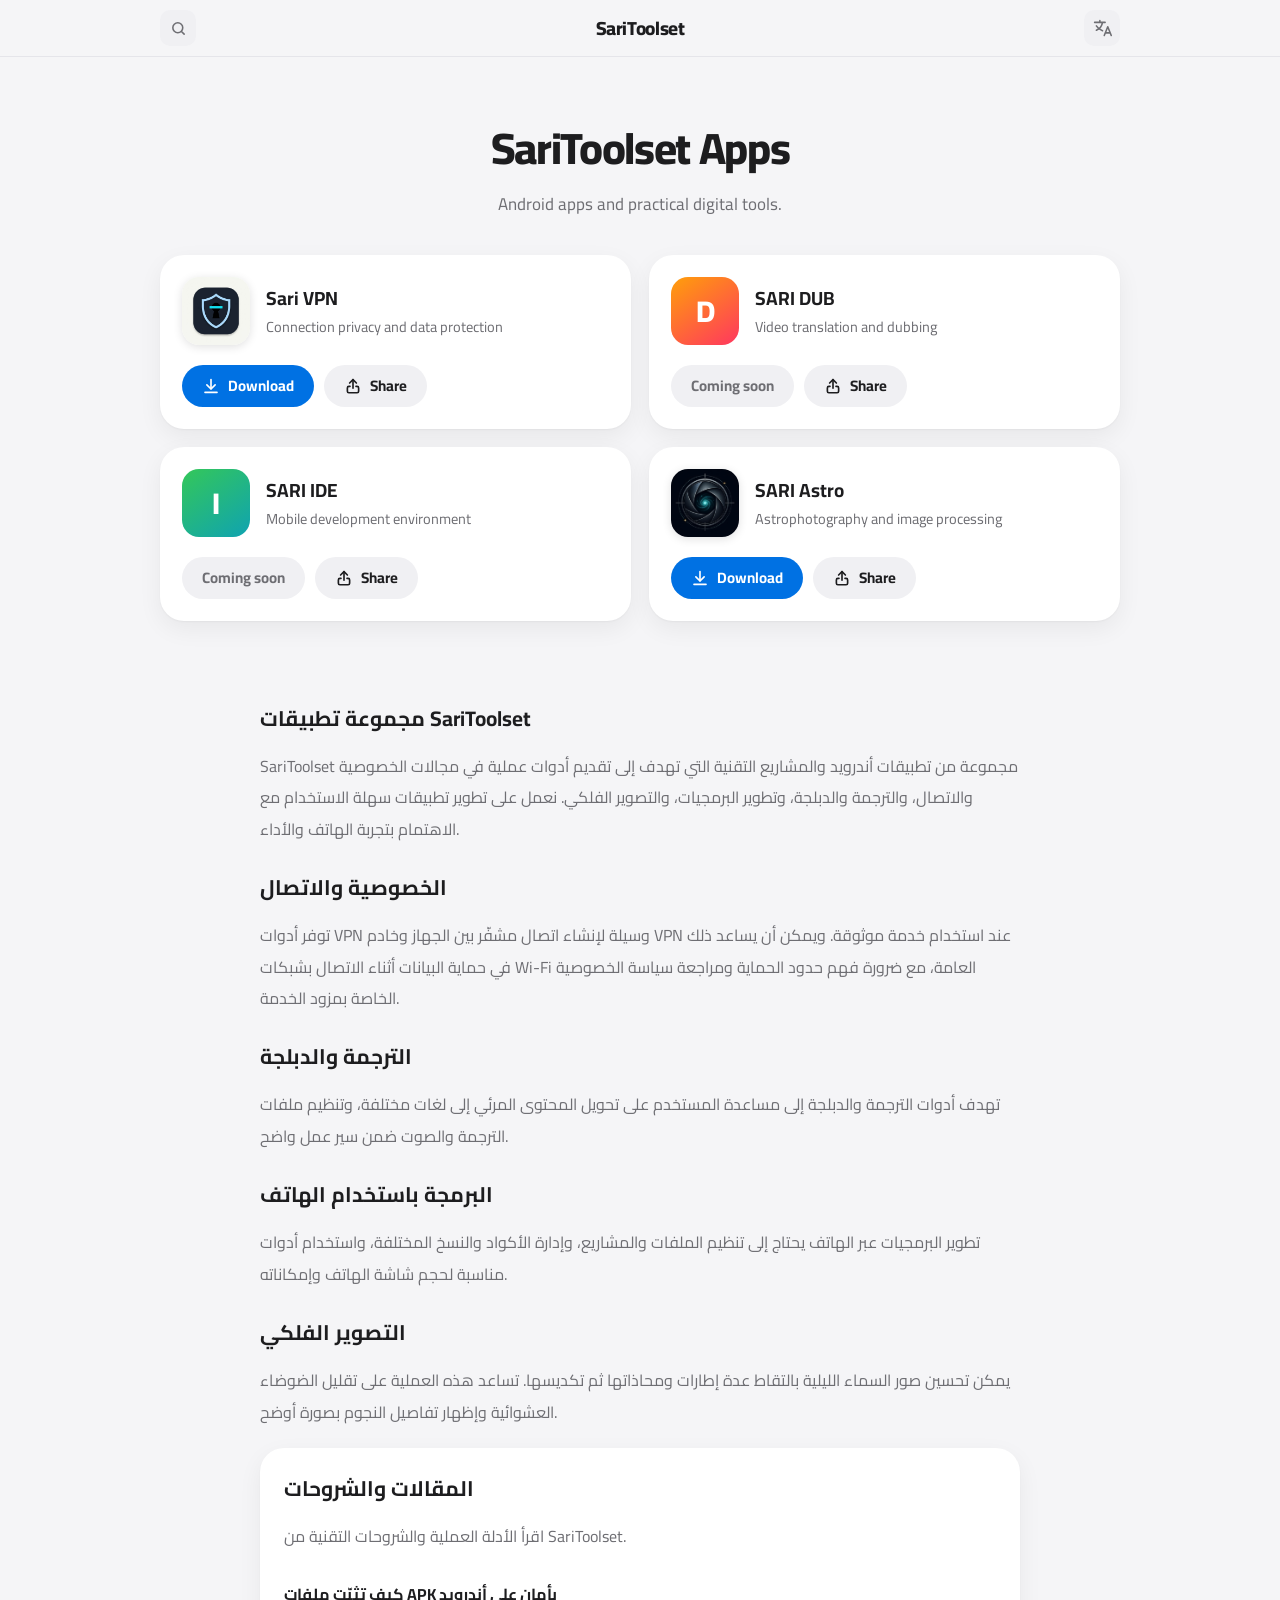
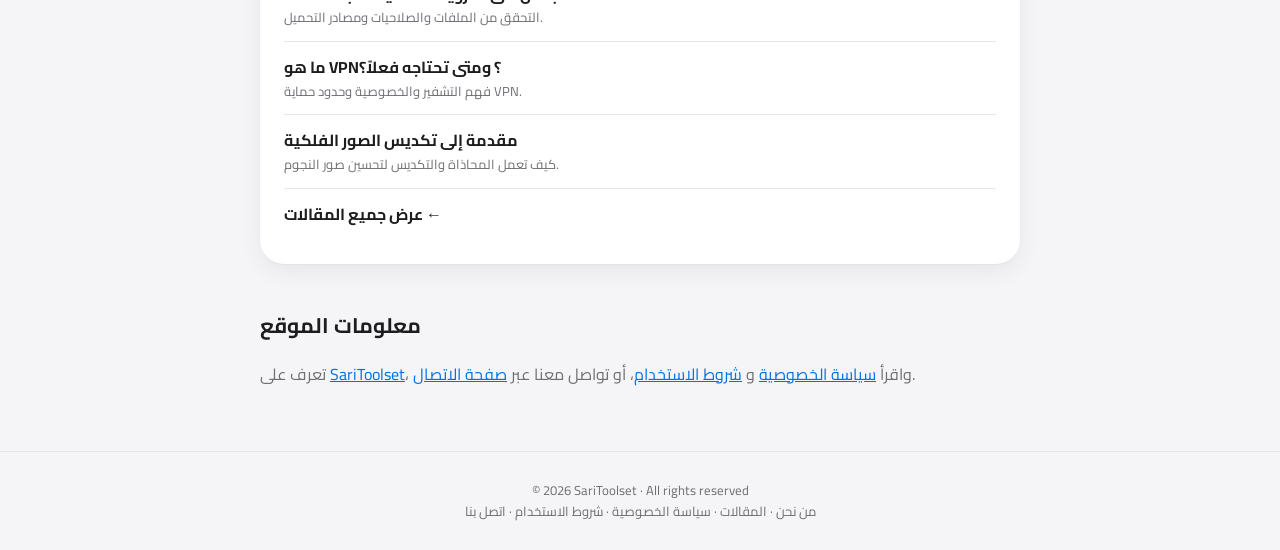
==== commit b0742102: "Update header-controls CSS for improved layout Refactor header-controls styles for better layout and" ====
--- a/index.html
+++ b/index.html
@@ -85,10 +85,23 @@
 .bar{position:relative;height:56px;display:flex;align-items:center;justify-content:center}
 .brand{font-size:19px;font-weight:800;letter-spacing:-.02em}
 .header-controls{
- position:absolute;inset-inline-end:0;top:50%;
+ position:absolute;
+ inset-inline:0;
+ top:50%;
  transform:translateY(-50%);
- display:flex;align-items:center;gap:8px;
-}
+ width:100%;
+ display:flex;
+ flex-direction:row-reverse;
+ align-items:center;
+ justify-content:space-between;
+ gap:8px;
+ pointer-events:none;
+}
+
+.header-controls .language-wrap,
+.header-controls .sbtn{
+ pointer-events:auto;
+ }
 .sbtn,.language-button{
  width:36px;height:36px;flex:none;border-radius:10px;
  display:grid;place-items:center;background:var(--soft);color:var(--muted);
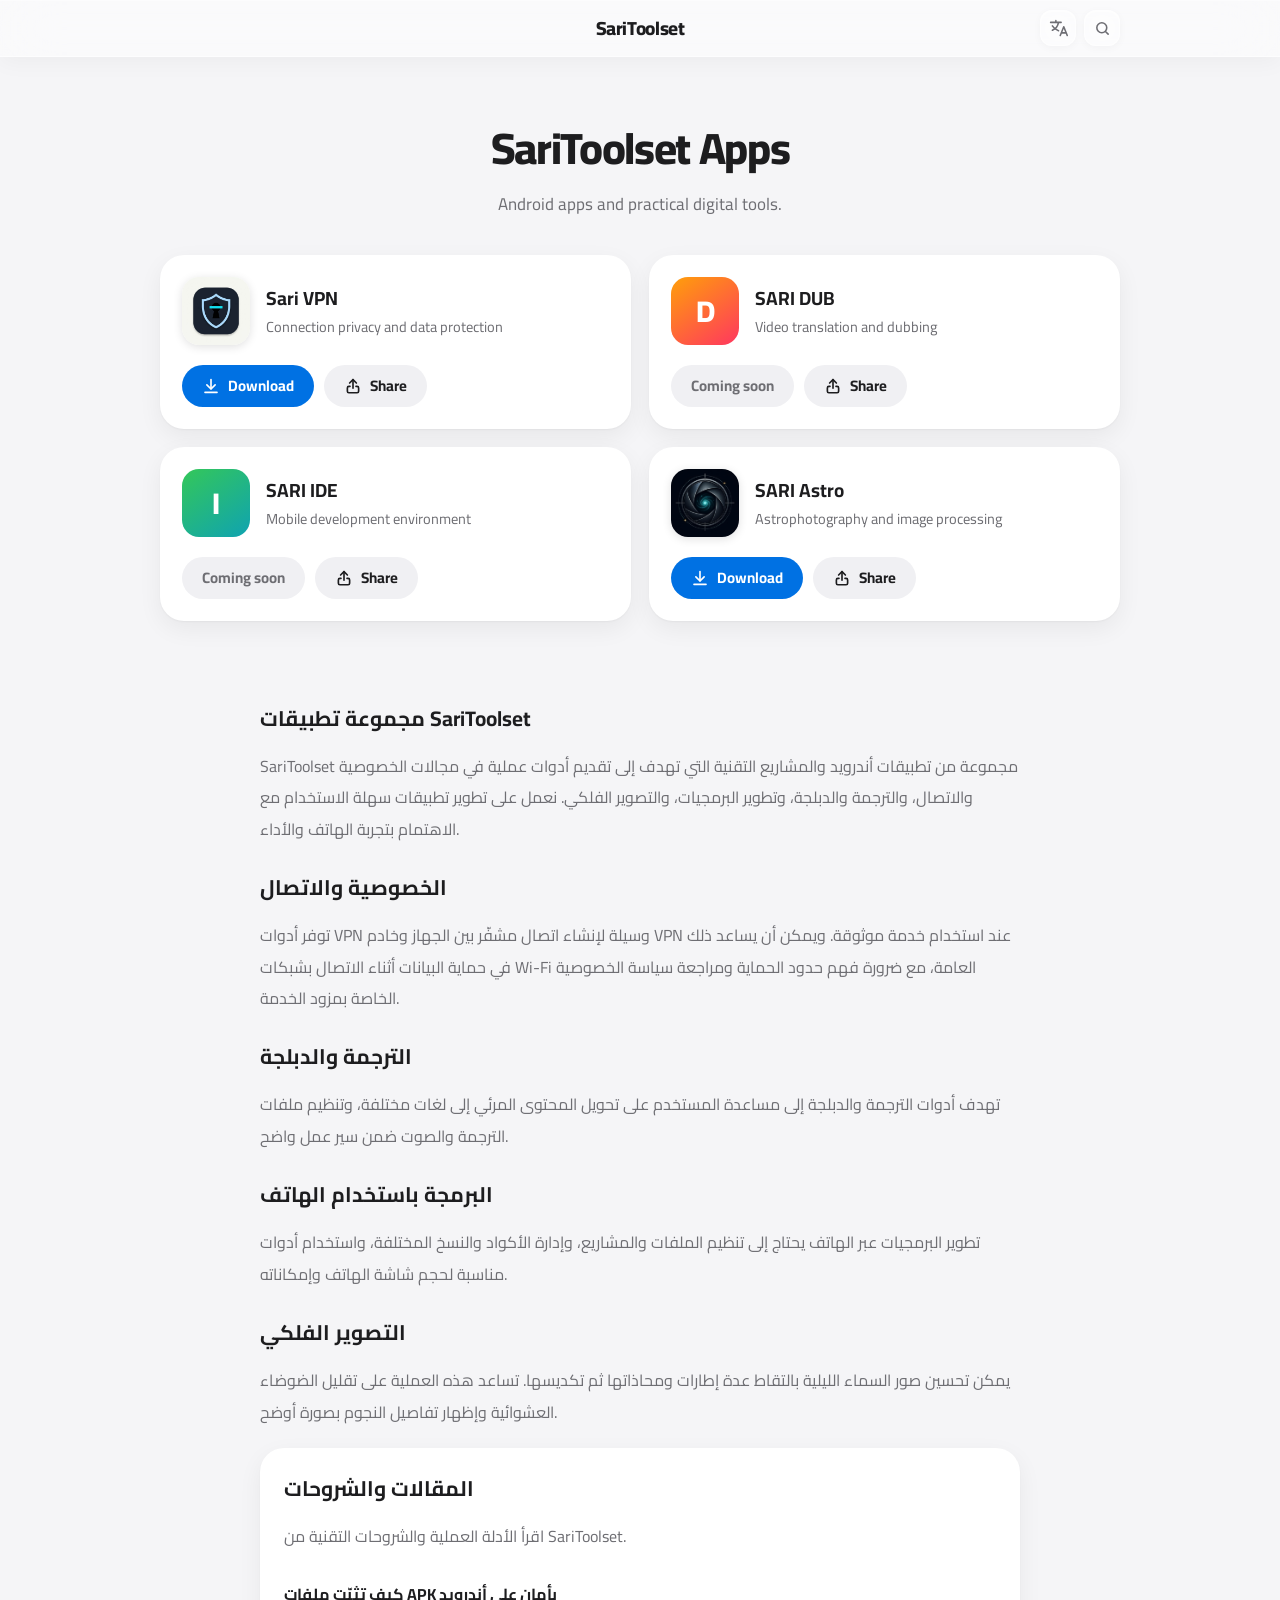
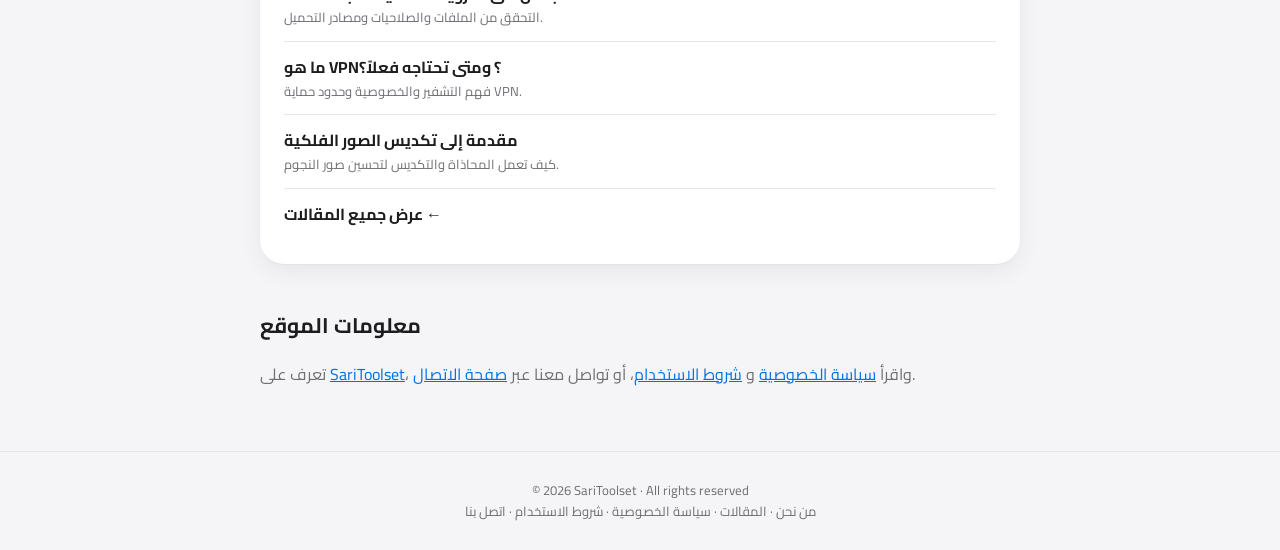
==== commit e60ed94d: "Refactor header styles for improved design" ====
--- a/index.html
+++ b/index.html
@@ -75,46 +75,141 @@
 :focus-visible{outline:2px solid var(--accent);outline-offset:3px;border-radius:10px}
 .wrap{width:min(960px,calc(100% - 40px));margin-inline:auto}
 
-/* HEADER */
+
+/* GLASS HEADER */
 header{
- position:sticky;top:0;z-index:10;
- background:color-mix(in srgb,var(--bg) 85%,transparent);
- backdrop-filter:blur(18px);-webkit-backdrop-filter:blur(18px);
- border-bottom:1px solid var(--line);
-}
-.bar{position:relative;height:56px;display:flex;align-items:center;justify-content:center}
-.brand{font-size:19px;font-weight:800;letter-spacing:-.02em}
+ position:sticky;
+ top:0;
+ z-index:100;
+
+ background:rgba(255,255,255,.48);
+ -webkit-backdrop-filter:blur(28px) saturate(190%);
+ backdrop-filter:blur(28px) saturate(190%);
+
+ border-bottom:1px solid rgba(255,255,255,.55);
+
+ box-shadow:
+  0 4px 24px rgba(0,0,0,.045),
+  inset 0 1px 0 rgba(255,255,255,.45);
+
+ transition:background .25s ease,border-color .25s ease;
+}
+
+@media(prefers-color-scheme:dark){
+ header{
+  background:rgba(24,24,27,.58);
+  border-bottom:1px solid rgba(255,255,255,.10);
+
+  box-shadow:
+   0 4px 28px rgba(0,0,0,.22),
+   inset 0 1px 0 rgba(255,255,255,.07);
+ }
+}
+
+.bar{
+ position:relative;
+ height:56px;
+ display:flex;
+ align-items:center;
+ justify-content:center;
+}
+
+.brand{
+ font-size:19px;
+ font-weight:800;
+ letter-spacing:-.02em;
+}
+
 .header-controls{
  position:absolute;
- inset-inline:0;
+ inset-inline-end:0;
  top:50%;
  transform:translateY(-50%);
+ display:flex;
+ align-items:center;
+ gap:8px;
+}
+
+.sbtn,.language-button{
+ width:36px;
+ height:36px;
+ flex:none;
+ border-radius:12px;
+
+ display:grid;
+ place-items:center;
+
+ background:rgba(255,255,255,.32);
+ color:var(--muted);
+
+ border:1px solid rgba(255,255,255,.48);
+
+ box-shadow:
+  0 2px 8px rgba(0,0,0,.035),
+  inset 0 1px 0 rgba(255,255,255,.55);
+
+ -webkit-backdrop-filter:blur(14px) saturate(170%);
+ backdrop-filter:blur(14px) saturate(170%);
+
+ transition:
+  background .2s ease,
+  border-color .2s ease,
+  transform .2s ease;
+}
+
+.sbtn:hover,.language-button:hover{
+ background:rgba(255,255,255,.58);
+ color:var(--text);
+ transform:translateY(-1px);
+}
+
+.sbtn:active,.language-button:active{
+ transform:scale(.94);
+}
+
+.sbtn svg{width:17px;height:17px}
+
+.language-wrap{
+ position:relative;
+ width:36px;
+ height:36px;
+}
+
+.language-button svg{
+ width:21px;
+ height:21px;
+}
+
+.language-select{
+ position:absolute;
+ inset:0;
  width:100%;
- display:flex;
- flex-direction:row-reverse;
- align-items:center;
- justify-content:space-between;
- gap:8px;
- pointer-events:none;
-}
-
-.header-controls .language-wrap,
-.header-controls .sbtn{
- pointer-events:auto;
- }
-.sbtn,.language-button{
- width:36px;height:36px;flex:none;border-radius:10px;
- display:grid;place-items:center;background:var(--soft);color:var(--muted);
-}
-.sbtn:hover,.language-button:hover{color:var(--text)}
-.sbtn svg{width:17px;height:17px}
-.language-wrap{position:relative;width:36px;height:36px}
-.language-button svg{width:21px;height:21px}
-.language-select{
- position:absolute;inset:0;width:100%;height:100%;
- opacity:0;cursor:pointer;
-}
-.language-select option{color:#111;background:#fff}
+ height:100%;
+ opacity:0;
+ cursor:pointer;
+}
+
+.language-select option{
+ color:#111;
+ background:#fff;
+}
+
+@media(prefers-color-scheme:dark){
+ .sbtn,.language-button{
+  background:rgba(255,255,255,.075);
+  border-color:rgba(255,255,255,.12);
+  color:#c7c7cc;
+
+  box-shadow:
+   0 2px 8px rgba(0,0,0,.15),
+   inset 0 1px 0 rgba(255,255,255,.08);
+ }
+
+ .sbtn:hover,.language-button:hover{
+  background:rgba(255,255,255,.15);
+  color:#fff;
+ }
+}
 
 /* SEARCH */
 .searchbar{padding:0 0 12px}
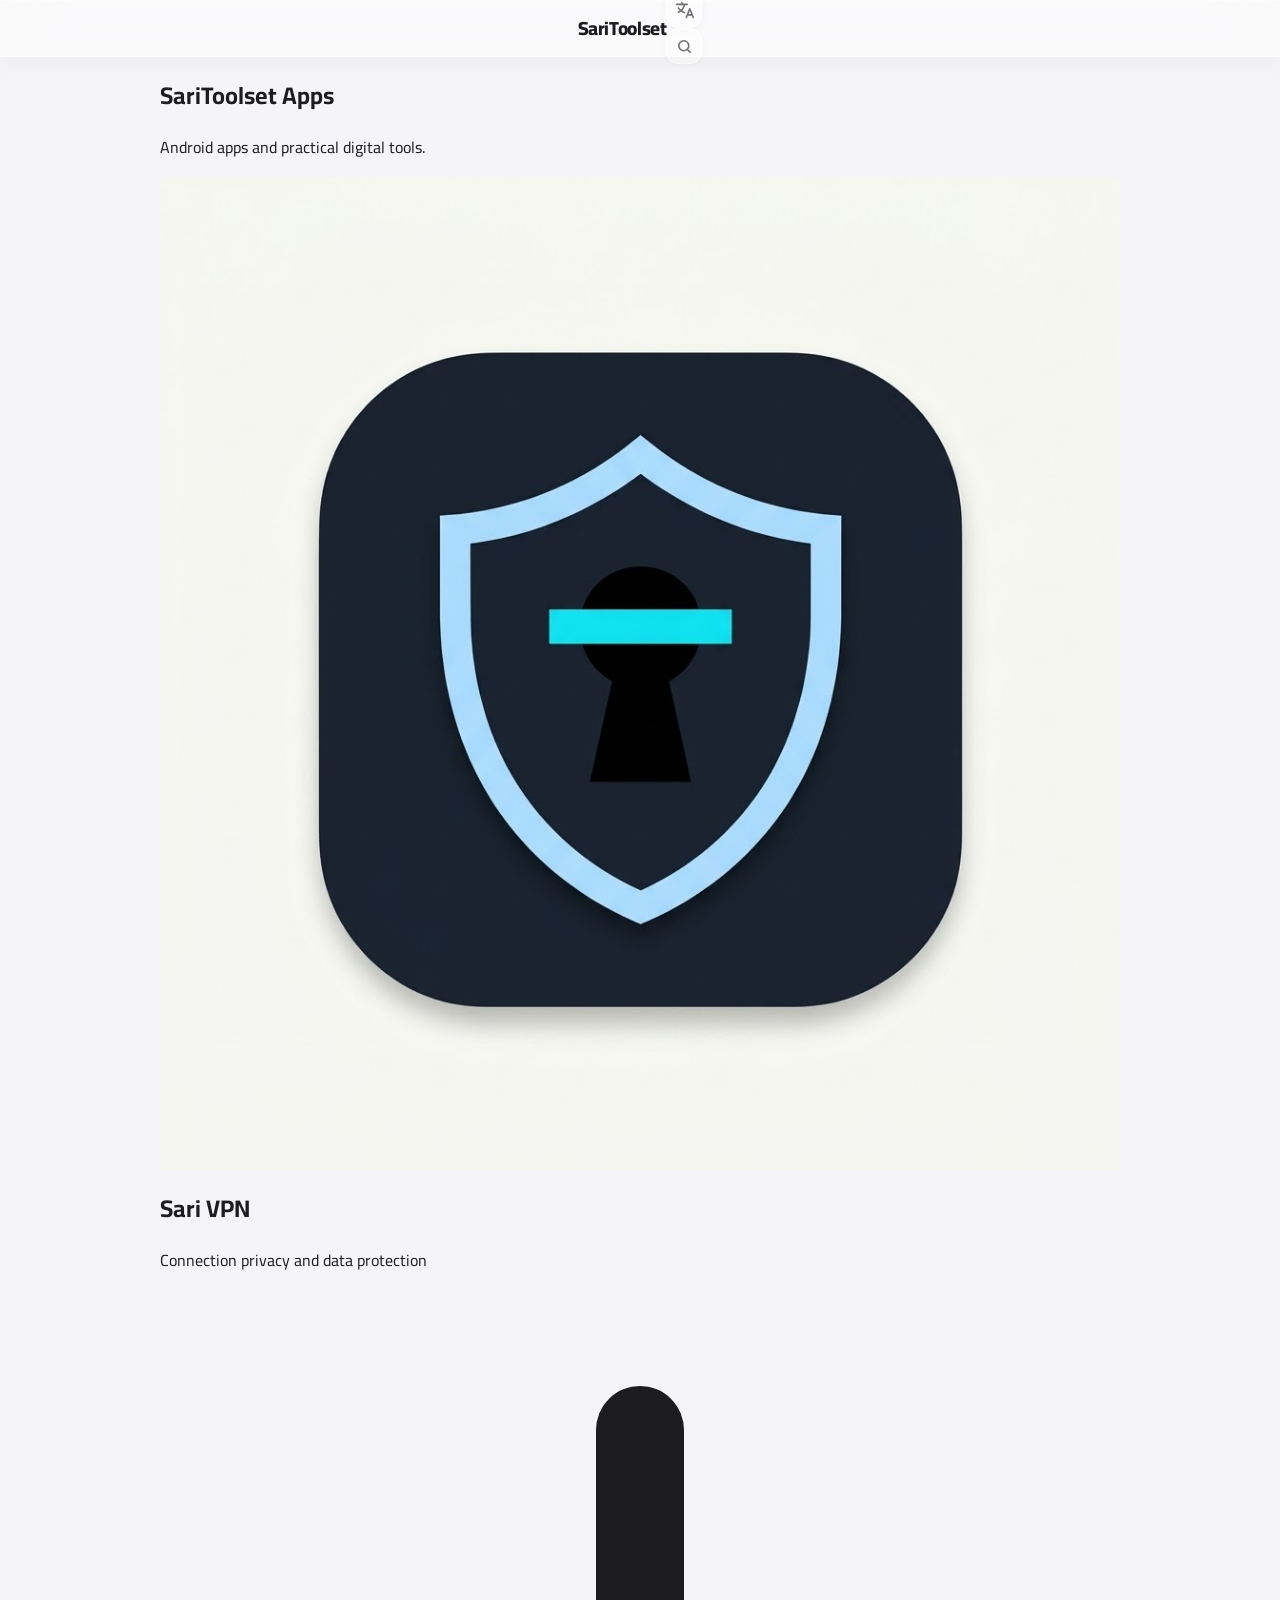
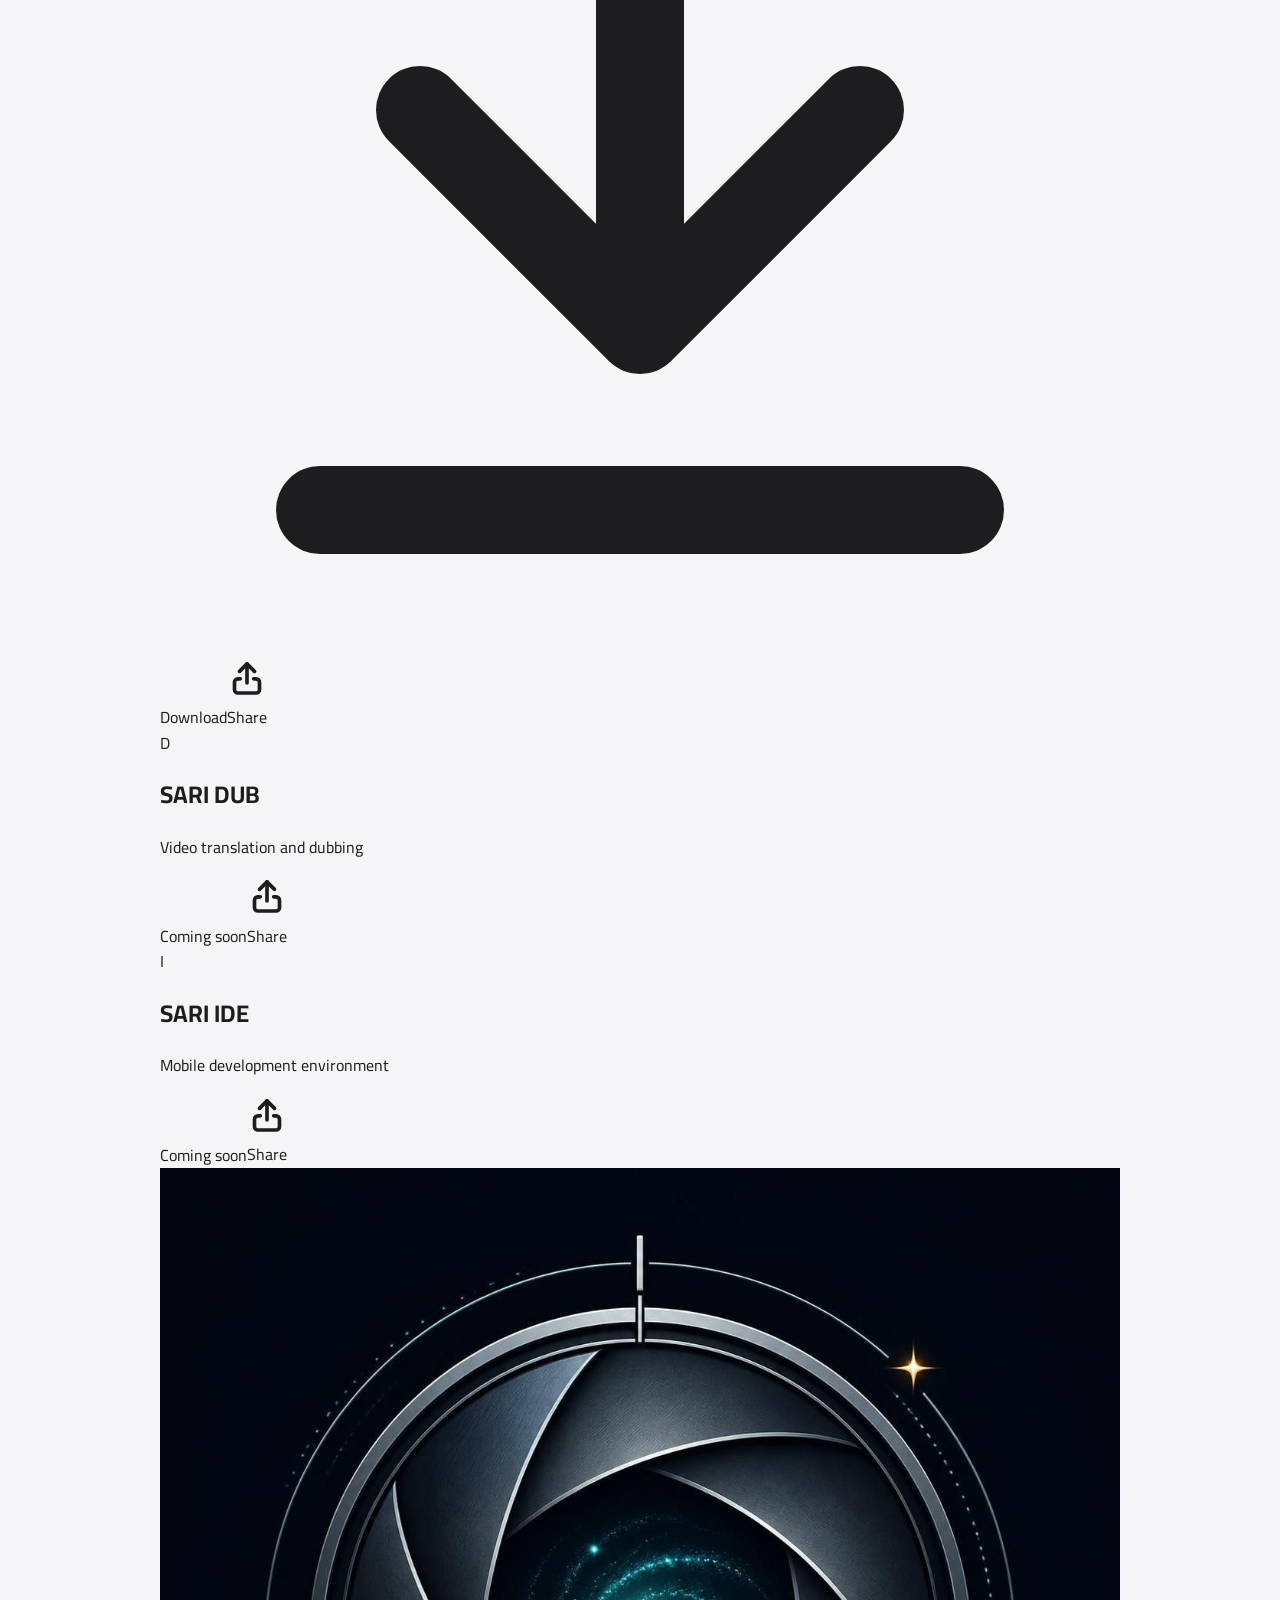
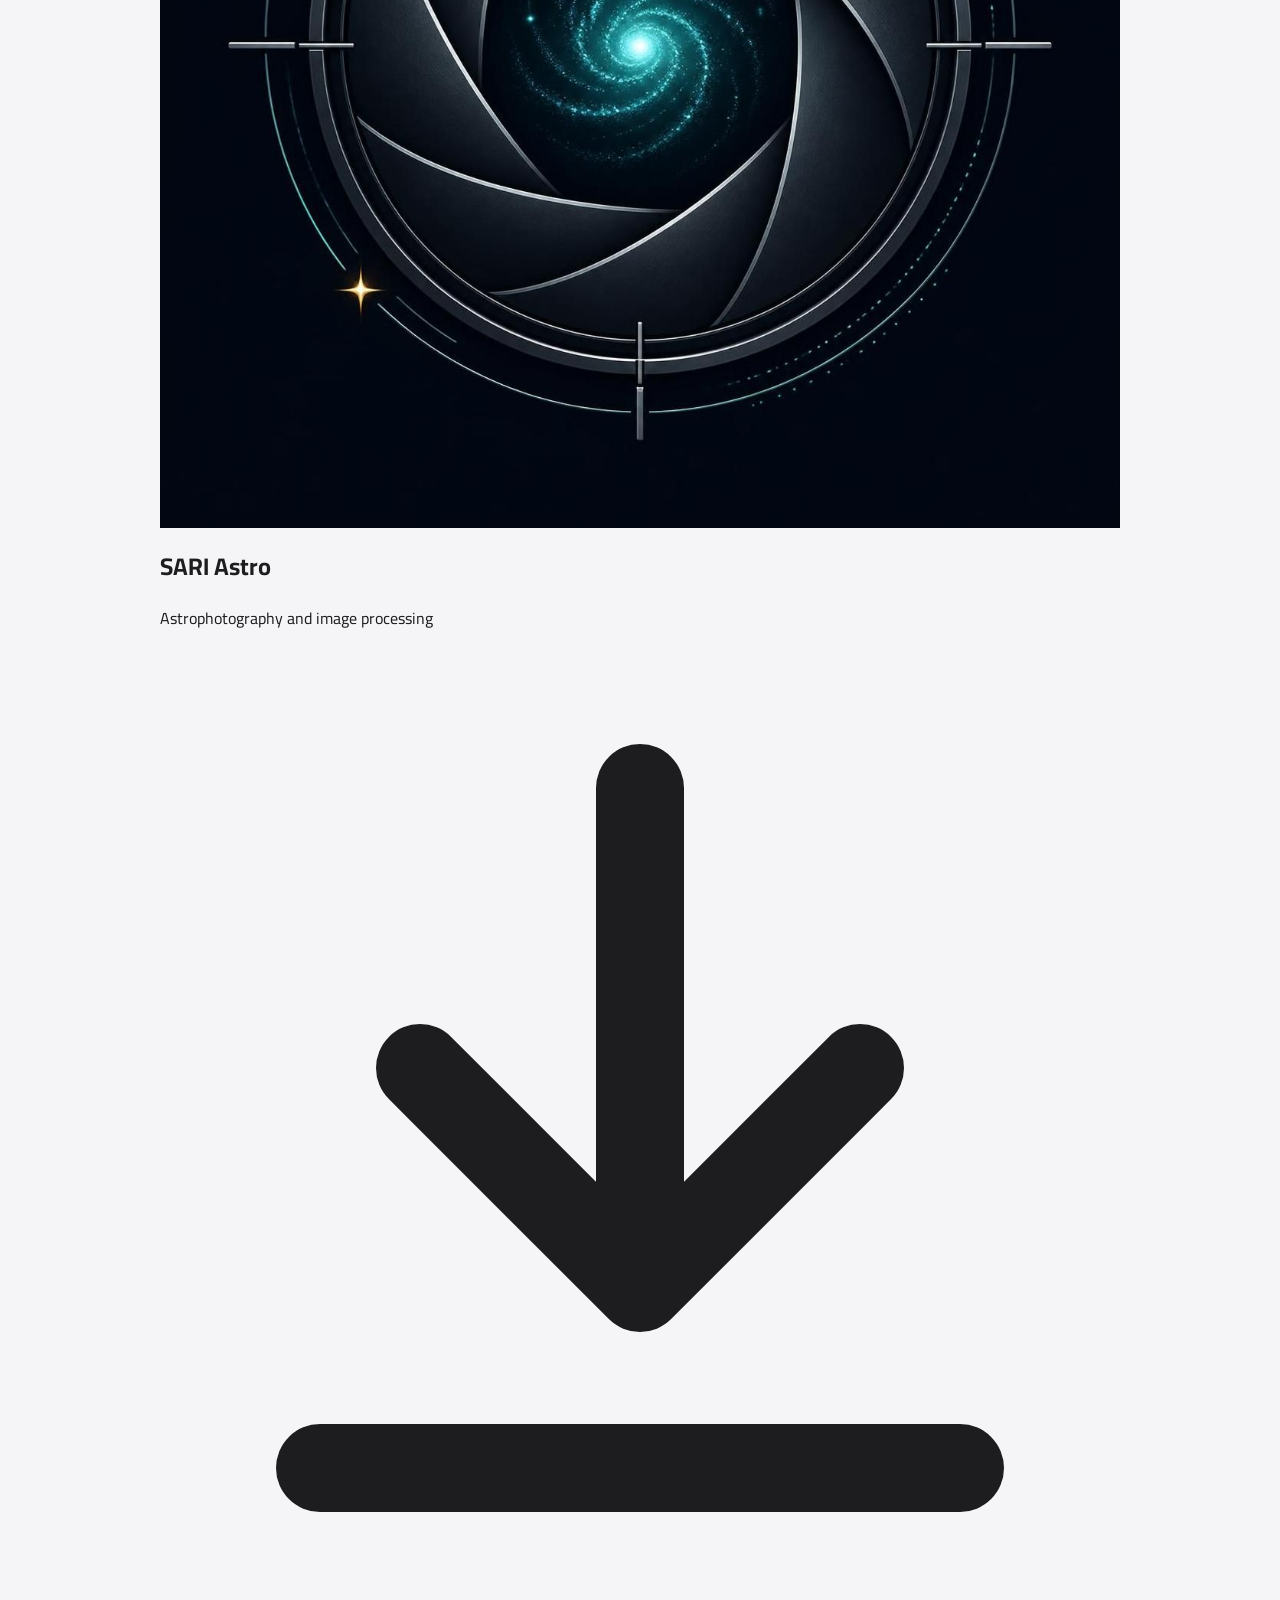
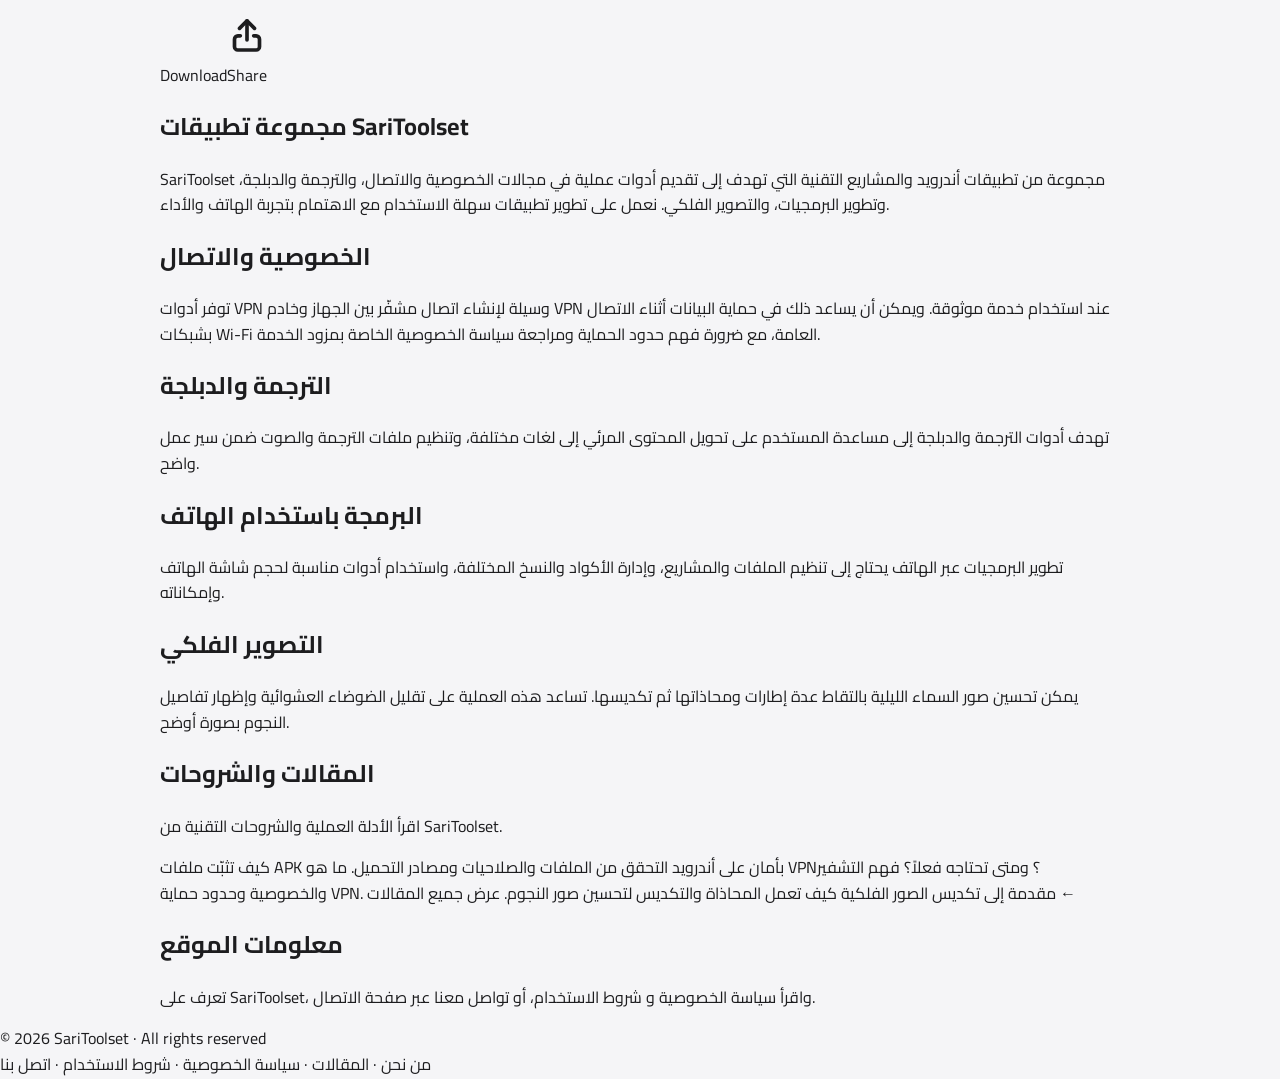
==== commit e1787312: "Refactor header-controls styles in index.html Updated header-controls styles for better layout and p" ====
--- a/index.html
+++ b/index.html
@@ -121,13 +121,21 @@
 }
 
 .header-controls{
- position:absolute;
- inset-inline-end:0;
- top:50%;
- transform:translateY(-50%);
- display:flex;
- align-items:center;
- gap:8px;
+.header-controls{
+  position:absolute;
+  inset-inline:0;
+  top:50%;
+  transform:translateY(-50%);
+  display:flex;
+  align-items:center;
+  justify-content:space-between;
+  gap:8px;
+  pointer-events:none;
+}
+
+.header-controls .language-wrap,
+.header-controls .sbtn{
+  pointer-events:auto;
 }
 
 .sbtn,.language-button{
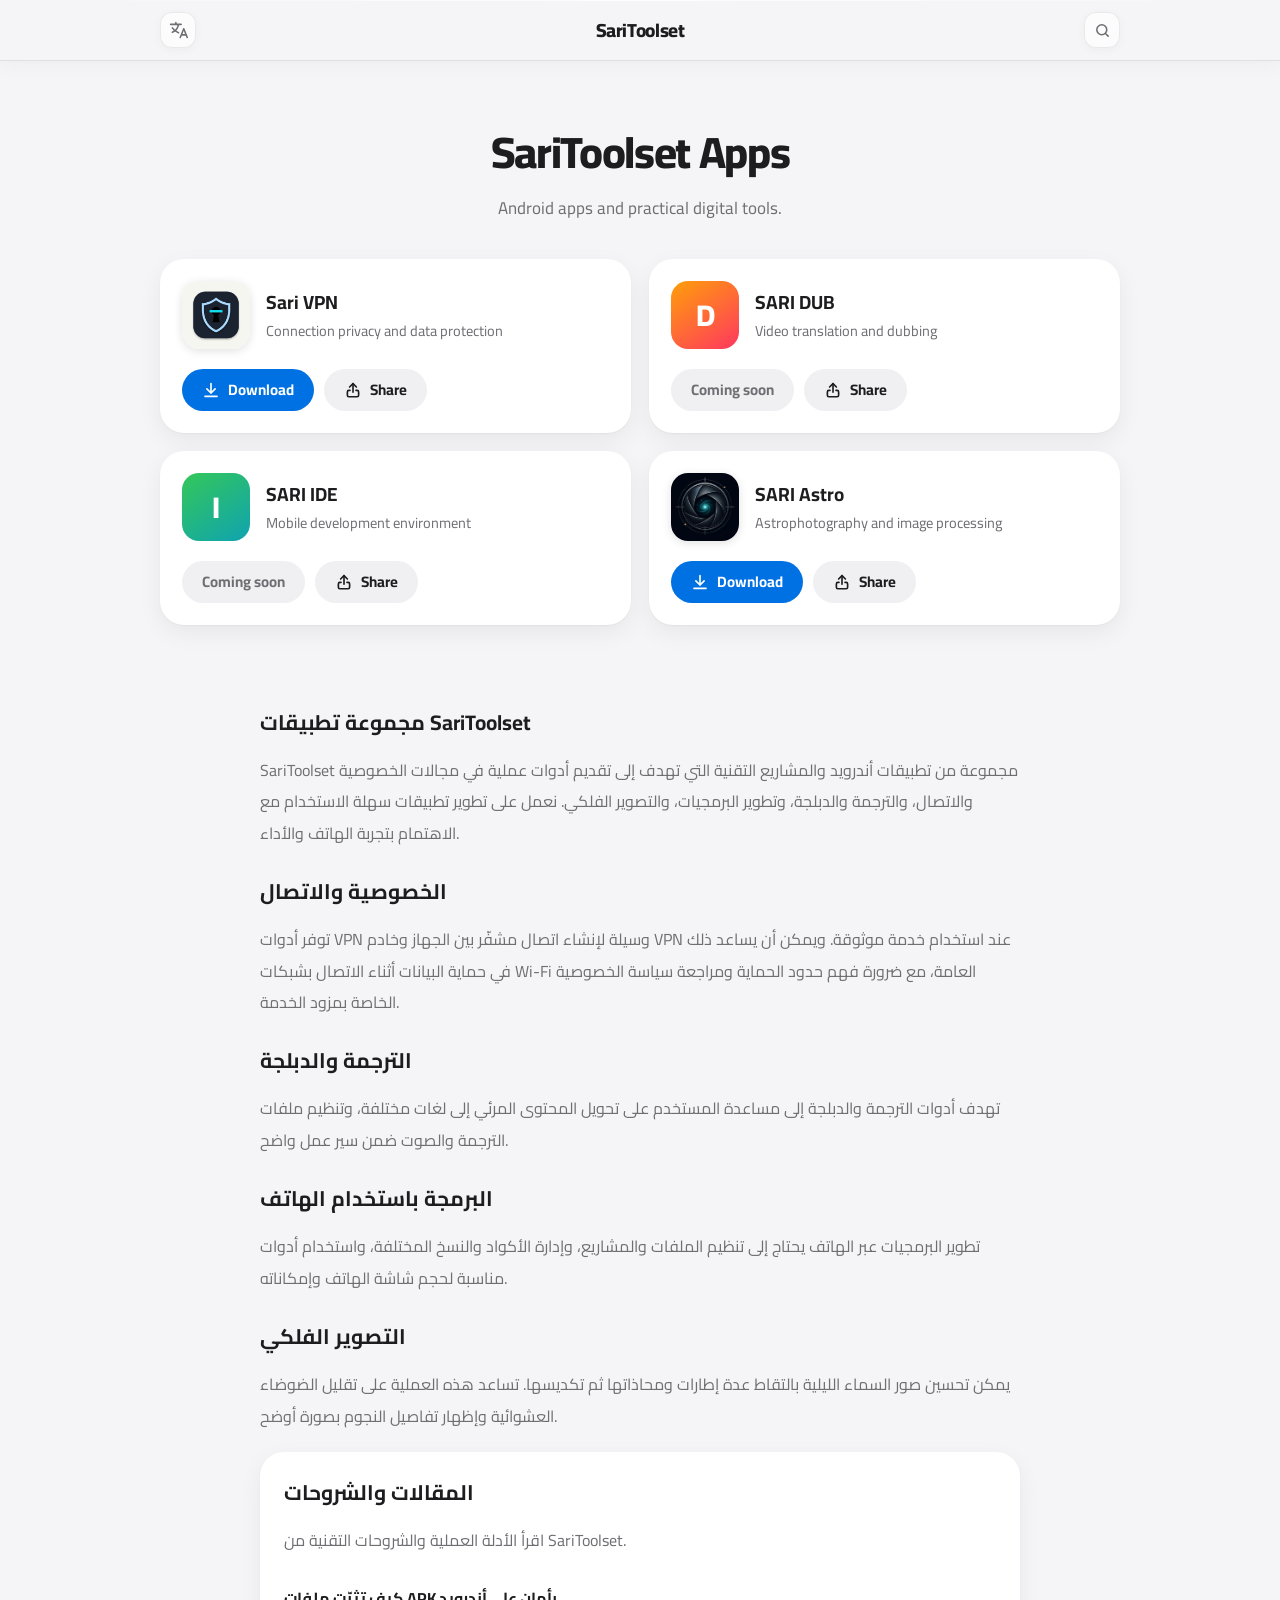
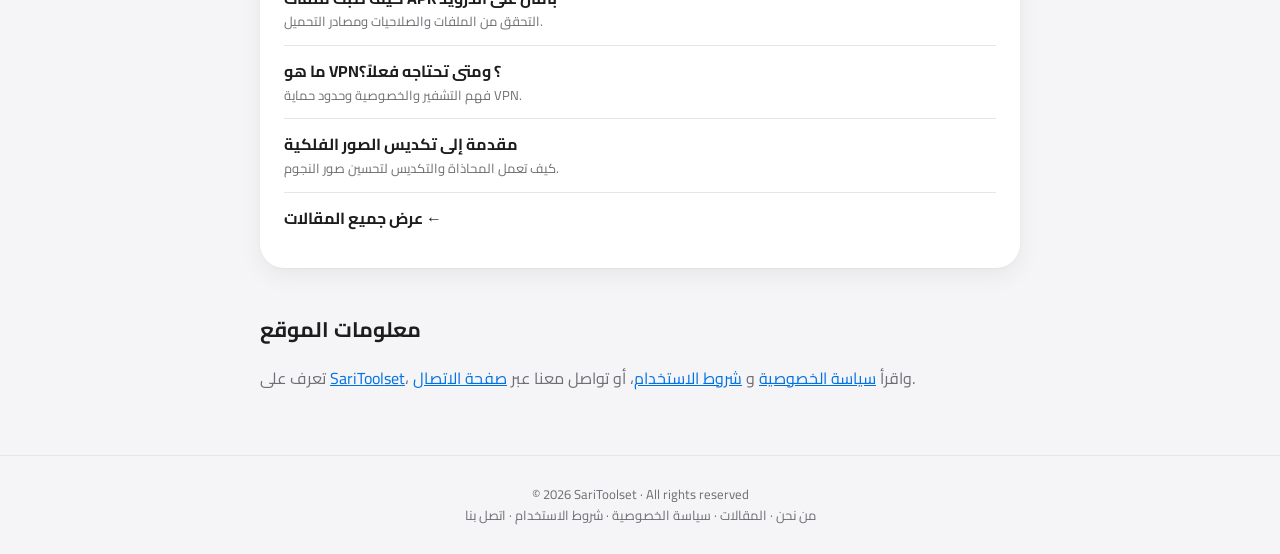
==== commit 7ef4894d: "Refactor header styles for improved design" ====
--- a/index.html
+++ b/index.html
@@ -75,67 +75,75 @@
 :focus-visible{outline:2px solid var(--accent);outline-offset:3px;border-radius:10px}
 .wrap{width:min(960px,calc(100% - 40px));margin-inline:auto}
 
+/* HEADER */
 
 /* GLASS HEADER */
 header{
  position:sticky;
  top:0;
  z-index:100;
-
- background:rgba(255,255,255,.48);
- -webkit-backdrop-filter:blur(28px) saturate(190%);
- backdrop-filter:blur(28px) saturate(190%);
-
- border-bottom:1px solid rgba(255,255,255,.55);
-
- box-shadow:
-  0 4px 24px rgba(0,0,0,.045),
-  inset 0 1px 0 rgba(255,255,255,.45);
-
- transition:background .25s ease,border-color .25s ease;
-}
-
-@media(prefers-color-scheme:dark){
- header{
-  background:rgba(24,24,27,.58);
-  border-bottom:1px solid rgba(255,255,255,.10);
-
-  box-shadow:
-   0 4px 28px rgba(0,0,0,.22),
-   inset 0 1px 0 rgba(255,255,255,.07);
- }
+ background:color-mix(in srgb,var(--bg) 68%,transparent);
+ -webkit-backdrop-filter:blur(24px) saturate(180%);
+ backdrop-filter:blur(24px) saturate(180%);
+ border-bottom:1px solid color-mix(in srgb,var(--text) 10%,transparent);
+ box-shadow:0 4px 20px rgba(0,0,0,.035);
+ isolation:isolate;
+}
+
+header::before{
+ content:"";
+ position:absolute;
+ inset:0 0 auto;
+ height:1px;
+ background:linear-gradient(
+  90deg,
+  transparent,
+  rgba(255,255,255,.8),
+  transparent
+ );
+ pointer-events:none;
 }
 
 .bar{
  position:relative;
- height:56px;
+ height:60px;
  display:flex;
  align-items:center;
  justify-content:center;
 }
 
 .brand{
+ position:relative;
+ z-index:1;
  font-size:19px;
  font-weight:800;
  letter-spacing:-.02em;
 }
 
 .header-controls{
-.header-controls{
-  position:absolute;
-  inset-inline:0;
-  top:50%;
-  transform:translateY(-50%);
-  display:flex;
-  align-items:center;
-  justify-content:space-between;
-  gap:8px;
-  pointer-events:none;
-}
-
-.header-controls .language-wrap,
-.header-controls .sbtn{
-  pointer-events:auto;
+ position:absolute;
+ inset:0;
+ width:100%;
+ display:block;
+ pointer-events:none;
+}
+
+.language-wrap{
+ position:absolute;
+ left:0;
+ top:50%;
+ transform:translateY(-50%);
+ width:36px;
+ height:36px;
+ pointer-events:auto;
+}
+
+.sbtn{
+ position:absolute;
+ right:0;
+ top:50%;
+ transform:translateY(-50%);
+ pointer-events:auto;
 }
 
 .sbtn,.language-button{
@@ -143,44 +151,23 @@
  height:36px;
  flex:none;
  border-radius:12px;
-
  display:grid;
  place-items:center;
-
- background:rgba(255,255,255,.32);
+ background:color-mix(in srgb,var(--surface) 65%,transparent);
  color:var(--muted);
-
- border:1px solid rgba(255,255,255,.48);
-
- box-shadow:
-  0 2px 8px rgba(0,0,0,.035),
-  inset 0 1px 0 rgba(255,255,255,.55);
-
- -webkit-backdrop-filter:blur(14px) saturate(170%);
- backdrop-filter:blur(14px) saturate(170%);
-
- transition:
-  background .2s ease,
-  border-color .2s ease,
-  transform .2s ease;
+ border:1px solid color-mix(in srgb,var(--text) 8%,transparent);
+ box-shadow:0 2px 8px rgba(0,0,0,.04);
+ transition:background .2s,color .2s,transform .2s;
 }
 
 .sbtn:hover,.language-button:hover{
- background:rgba(255,255,255,.58);
- color:var(--text);
- transform:translateY(-1px);
-}
-
-.sbtn:active,.language-button:active{
- transform:scale(.94);
-}
-
-.sbtn svg{width:17px;height:17px}
-
-.language-wrap{
- position:relative;
- width:36px;
- height:36px;
+ color:var(--accent);
+ background:var(--soft);
+}
+
+.sbtn svg{
+ width:17px;
+ height:17px;
 }
 
 .language-button svg{
@@ -202,20 +189,9 @@
  background:#fff;
 }
 
-@media(prefers-color-scheme:dark){
- .sbtn,.language-button{
-  background:rgba(255,255,255,.075);
-  border-color:rgba(255,255,255,.12);
-  color:#c7c7cc;
-
-  box-shadow:
-   0 2px 8px rgba(0,0,0,.15),
-   inset 0 1px 0 rgba(255,255,255,.08);
- }
-
- .sbtn:hover,.language-button:hover{
-  background:rgba(255,255,255,.15);
-  color:#fff;
+@supports not (backdrop-filter:blur(1px)){
+ header{
+  background:var(--bg);
  }
 }
 
@@ -1128,4 +1104,4 @@
 </script>
 
 </body>
-</html>
+   </html>
